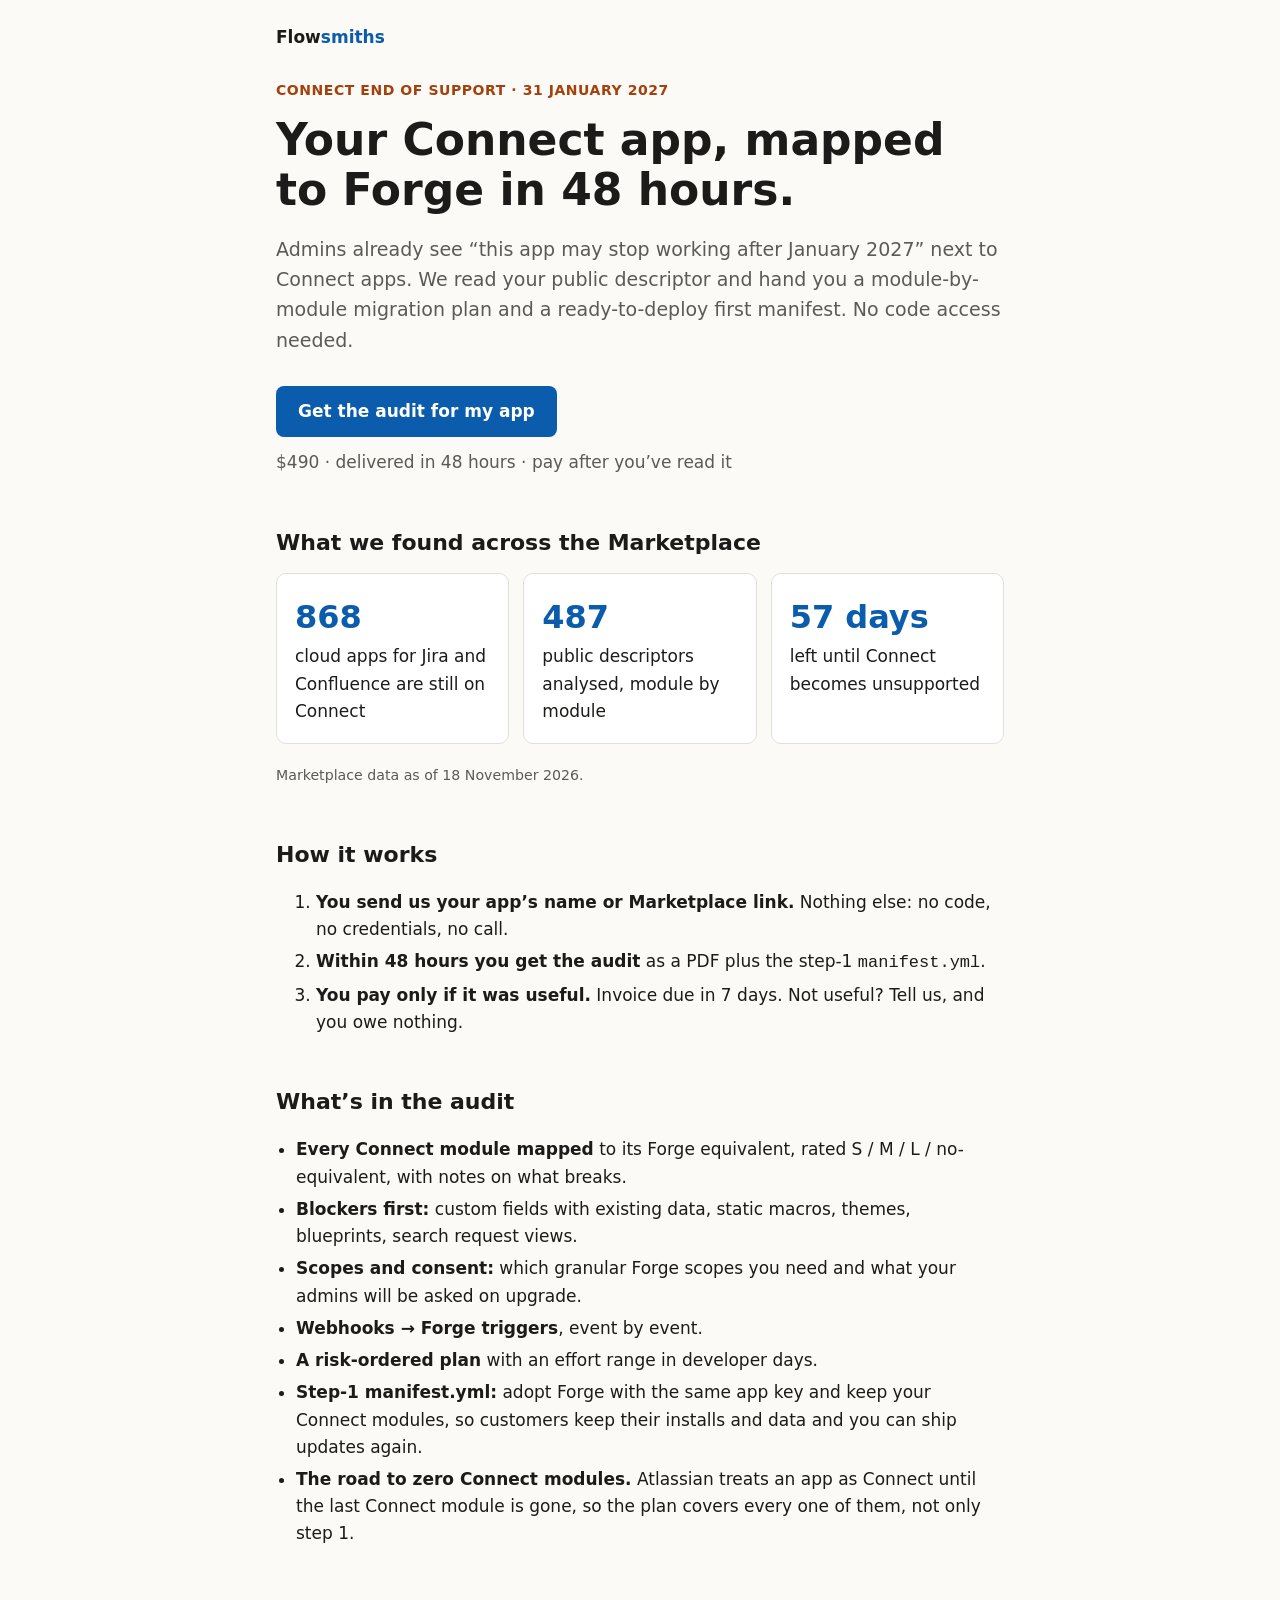
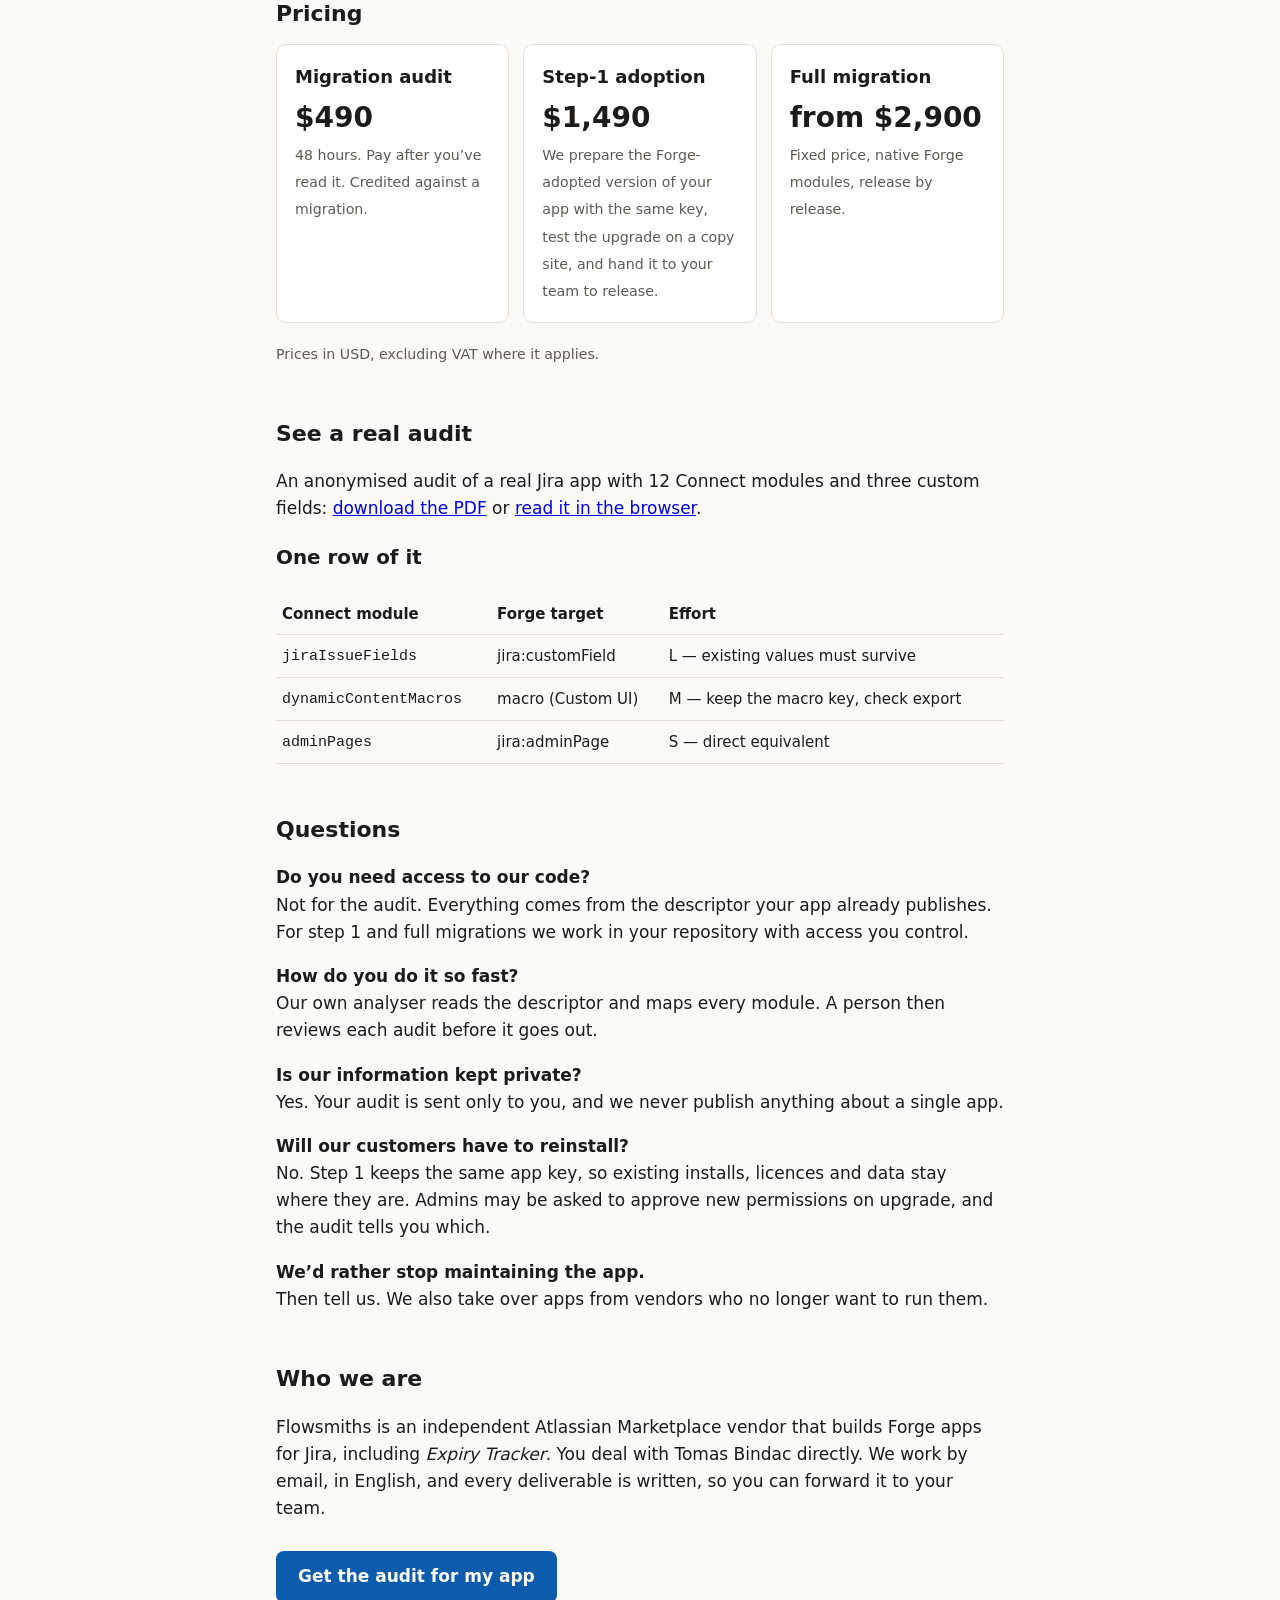
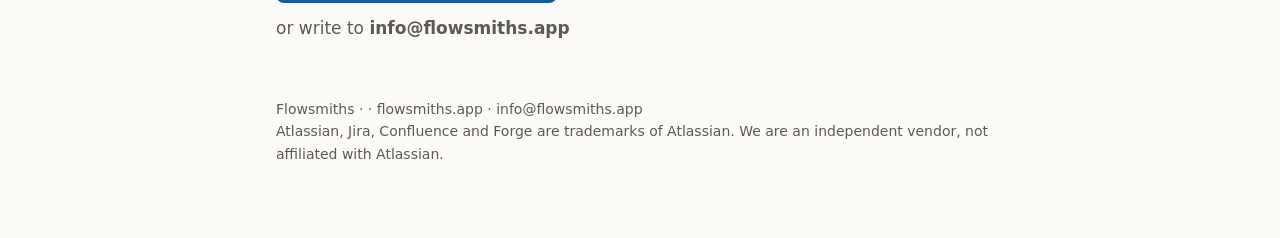
==== forge-migration/index.html @ 4eeda4aa "Forge migration service page and sample audit Co-Authored-By: Claude Opus 5.5 <noreply@anthropic.com" ====
<!doctype html>
<html lang="en">
<head>
<meta charset="utf-8">
<meta name="viewport" content="width=device-width, initial-scale=1">
<title>Forge Migration Audit</title>
<meta name="description" content="Your Connect app mapped to Forge in 48 hours. Module by module, with a ready-to-deploy step-1 manifest. $490, pay after you've read it.">
<meta property="og:title" content="Your Connect app, mapped to Forge in 48 hours">
<meta property="og:description" content="Module-by-module Forge migration audit with a ready-to-deploy step-1 manifest. $490, pay after you've read it.">
<meta property="og:url" content="https://flowsmiths.app/forge-migration/">
<meta property="og:type" content="website">
<style>
:root{--bg:#fbfaf7;--fg:#1c1b19;--muted:#5d5a54;--line:#e4e0d8;--card:#fff;--accent:#0b5cad;--warn:#a4400b}
@media (prefers-color-scheme:dark){:root:not([data-theme="light"]){--bg:#141413;--fg:#ecebe7;--muted:#a9a69e;--line:#2d2c29;--card:#1c1b19;--accent:#6aa9ec;--warn:#f08a4b}}
:root[data-theme="dark"]{--bg:#141413;--fg:#ecebe7;--muted:#a9a69e;--line:#2d2c29;--card:#1c1b19;--accent:#6aa9ec;--warn:#f08a4b}
*{box-sizing:border-box}body{margin:0;background:var(--bg);color:var(--fg);font:17px/1.6 system-ui,-apple-system,"Segoe UI",sans-serif}
main{max-width:760px;margin:0 auto;padding:48px 16px 80px}
.kicker{color:var(--warn);font-weight:600;font-size:14px;letter-spacing:.04em;text-transform:uppercase}
h1{font-size:clamp(30px,6vw,44px);line-height:1.15;margin:.3em 0 .4em}
h2{font-size:22px;margin:2.2em 0 .6em}
p.lead{font-size:19px;color:var(--muted);margin-top:0}
.cta{display:inline-block;background:var(--accent);color:#fff;text-decoration:none;padding:12px 22px;border-radius:8px;font-weight:600;margin:12px 0}
.grid{display:grid;grid-template-columns:repeat(auto-fit,minmax(220px,1fr));gap:14px}
.card{background:var(--card);border:1px solid var(--line);border-radius:10px;padding:18px}
.card b{display:block;font-size:18px;margin-bottom:4px}.price{font-size:28px;font-weight:700}
.stat{font-size:32px;font-weight:700;color:var(--accent)}small,.muted{color:var(--muted)}
ul{padding-left:20px}li{margin:.3em 0}
table{width:100%;border-collapse:collapse;font-size:15px}td,th{border-bottom:1px solid var(--line);padding:8px 6px;text-align:left}
.home{margin:-24px 0 28px}.home a{font-weight:700;font-size:17px;color:var(--fg);text-decoration:none}.home i{color:var(--accent);font-style:normal}
footer{margin-top:56px;color:var(--muted);font-size:14px}
</style>
</head>
<body>
<main>
<nav class="home"><a href="/">Flow<i>smiths</i></a></nav>
<div class="kicker">Connect end of support · 31 January 2027</div>
<h1>Your Connect app, mapped to Forge in 48 hours.</h1>
<p class="lead">Admins already see “this app may stop working after January 2027” next to Connect apps. We read your public descriptor and hand you a module-by-module migration plan and a ready-to-deploy first manifest. No code access needed.</p>
<a class="cta" href="mailto:info@flowsmiths.app?subject=Forge%20migration%20audit&body=App%20name%20or%20Marketplace%20link%3A%20">Get the audit for my app</a>
<div class="muted">$490 · delivered in 48 hours · pay after you’ve read it</div>

<h2>What we found across the Marketplace</h2>
<div class="grid">
  <div class="card"><div class="stat">868</div>cloud apps for Jira and Confluence are still on Connect</div>
  <div class="card"><div class="stat">487</div>public descriptors analysed, module by module</div>
  <div class="card"><div class="stat" id="days">31&nbsp;Jan</div><span id="days-label">is when Connect becomes unsupported</span></div>
</div>
<p class="muted"><small>Marketplace data as of 18 November 2026.</small></p>

<h2>How it works</h2>
<ol>
  <li><b>You send us your app’s name or Marketplace link.</b> Nothing else: no code, no credentials, no call.</li>
  <li><b>Within 48 hours you get the audit</b> as a PDF plus the step-1 <code>manifest.yml</code>.</li>
  <li><b>You pay only if it was useful.</b> Invoice due in 7 days. Not useful? Tell us, and you owe nothing.</li>
</ol>

<h2>What’s in the audit</h2>
<ul>
  <li><b>Every Connect module mapped</b> to its Forge equivalent, rated S / M / L / no-equivalent, with notes on what breaks.</li>
  <li><b>Blockers first:</b> custom fields with existing data, static macros, themes, blueprints, search request views.</li>
  <li><b>Scopes and consent:</b> which granular Forge scopes you need and what your admins will be asked on upgrade.</li>
  <li><b>Webhooks → Forge triggers</b>, event by event.</li>
  <li><b>A risk-ordered plan</b> with an effort range in developer days.</li>
  <li><b>Step-1 manifest.yml:</b> adopt Forge with the same app key and keep your Connect modules, so customers keep their installs and data and you can ship updates again.</li>
  <li><b>The road to zero Connect modules.</b> Atlassian treats an app as Connect until the last Connect module is gone, so the plan covers every one of them, not only step 1.</li>
</ul>

<h2>Pricing</h2>
<div class="grid">
  <div class="card"><b>Migration audit</b><div class="price">$490</div><small>48 hours. Pay after you’ve read it. Credited against a migration.</small></div>
  <div class="card"><b>Step-1 adoption</b><div class="price">$1,490</div><small>We prepare the Forge-adopted version of your app with the same key, test the upgrade on a copy site, and hand it to your team to release.</small></div>
  <div class="card"><b>Full migration</b><div class="price">from $2,900</div><small>Fixed price, native Forge modules, release by release.</small></div>
</div>
<p class="muted"><small>Prices in USD, excluding VAT where it applies.</small></p>

<h2>See a real audit</h2>
<p>An anonymised audit of a real Jira app with 12 Connect modules and three custom fields: <a href="sample-audit.pdf">download the PDF</a> or <a href="sample-audit.html">read it in the browser</a>.</p>
<h3>One row of it</h3>
<table>
  <tr><th>Connect module</th><th>Forge target</th><th>Effort</th></tr>
  <tr><td><code>jiraIssueFields</code></td><td>jira:customField</td><td>L — existing values must survive</td></tr>
  <tr><td><code>dynamicContentMacros</code></td><td>macro (Custom UI)</td><td>M — keep the macro key, check export</td></tr>
  <tr><td><code>adminPages</code></td><td>jira:adminPage</td><td>S — direct equivalent</td></tr>
</table>

<h2>Questions</h2>
<p><b>Do you need access to our code?</b><br>Not for the audit. Everything comes from the descriptor your app already publishes. For step 1 and full migrations we work in your repository with access you control.</p>
<p><b>How do you do it so fast?</b><br>Our own analyser reads the descriptor and maps every module. A person then reviews each audit before it goes out.</p>
<p><b>Is our information kept private?</b><br>Yes. Your audit is sent only to you, and we never publish anything about a single app.</p>
<p><b>Will our customers have to reinstall?</b><br>No. Step 1 keeps the same app key, so existing installs, licences and data stay where they are. Admins may be asked to approve new permissions on upgrade, and the audit tells you which.</p>
<p><b>We’d rather stop maintaining the app.</b><br>Then tell us. We also take over apps from vendors who no longer want to run them.</p>

<h2>Who we are</h2>
<p>Flowsmiths is an independent Atlassian Marketplace vendor that builds Forge apps for Jira, including <i>Expiry Tracker</i>. You deal with Tomas Bindac directly. We work by email, in English, and every deliverable is written, so you can forward it to your team.</p>
<a class="cta" href="mailto:info@flowsmiths.app?subject=Forge%20migration%20audit&body=App%20name%20or%20Marketplace%20link%3A%20">Get the audit for my app</a>
<div class="muted">or write to <b>info@flowsmiths.app</b></div>

<footer>Flowsmiths · <!-- TODO legal name, registered address, company ID --> · flowsmiths.app · info@flowsmiths.app<br>Atlassian, Jira, Confluence and Forge are trademarks of Atlassian. We are an independent vendor, not affiliated with Atlassian.</footer>
<script>
(function(){var d=Math.ceil((new Date("2027-01-31T23:59:59Z")-new Date())/864e5);
if(d>0){document.getElementById("days").textContent=d+" days";document.getElementById("days-label").textContent="left until Connect becomes unsupported";}})();
</script>
</main>
</body>
</html>
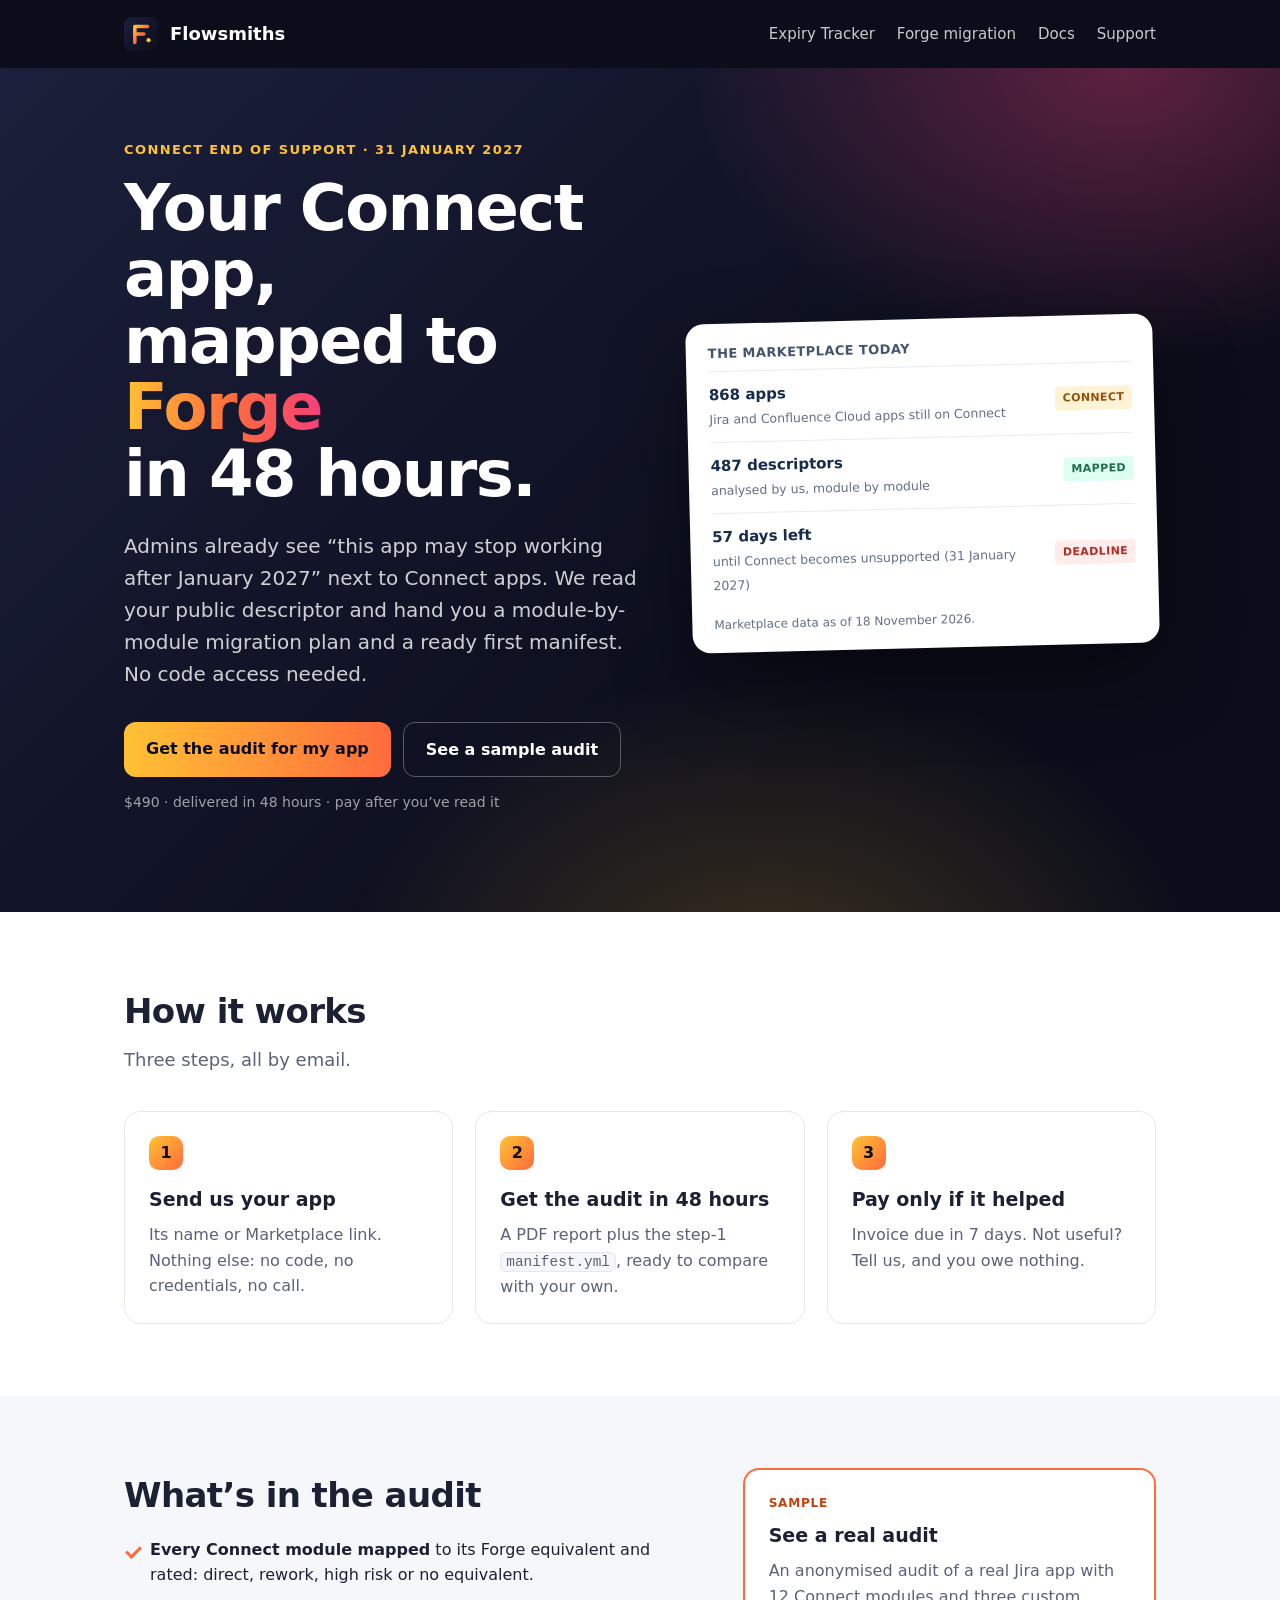
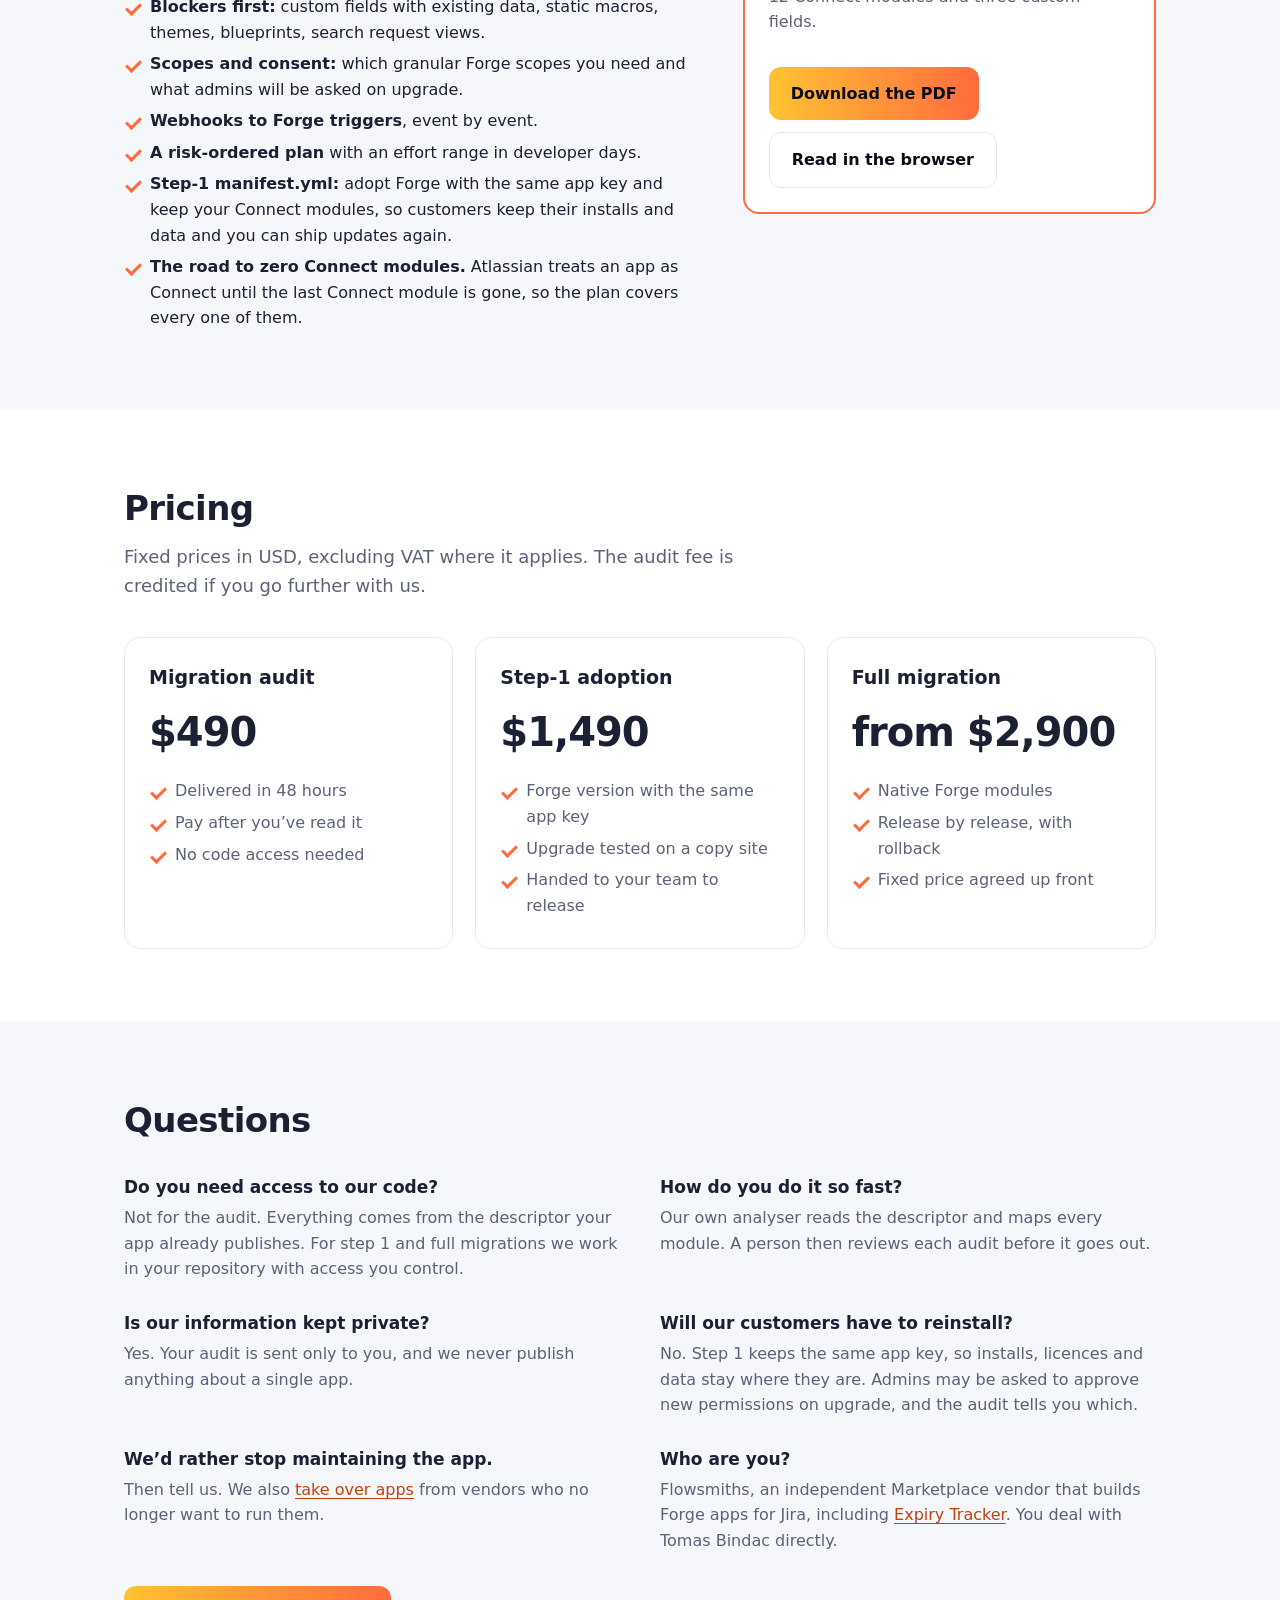
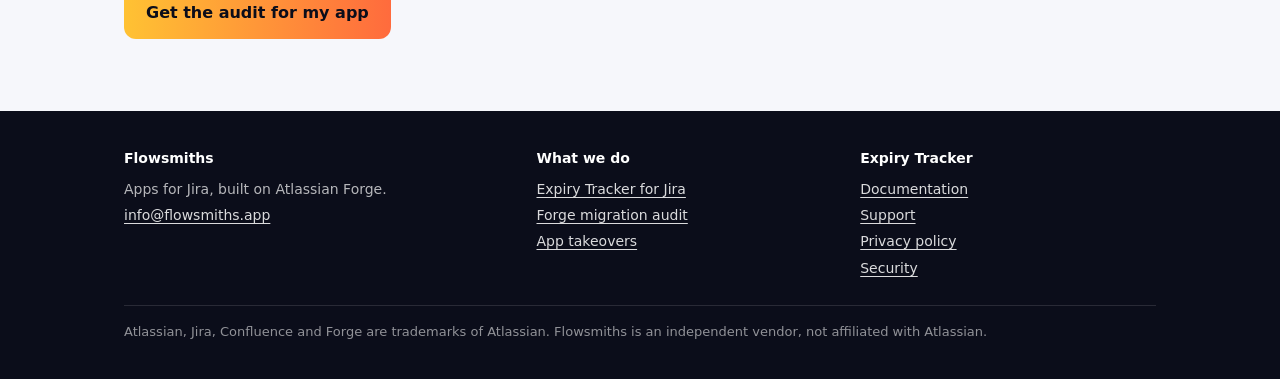
==== commit ab138d67: "Flowsmiths company homepage; Expiry Tracker page moves to /expiry-tracker.html Co-Authored-By: Claud" ====
--- a/forge-migration/index.html
+++ b/forge-migration/index.html
@@ -3,103 +3,104 @@
 <head>
 <meta charset="utf-8">
 <meta name="viewport" content="width=device-width, initial-scale=1">
-<title>Forge Migration Audit</title>
-<meta name="description" content="Your Connect app mapped to Forge in 48 hours. Module by module, with a ready-to-deploy step-1 manifest. $490, pay after you've read it.">
+<title>Forge migration audit for Connect apps | Flowsmiths</title>
+<meta name="description" content="Your Connect app mapped to Forge in 48 hours: module by module, with a ready step-1 manifest. $490, pay after you have read it.">
 <meta property="og:title" content="Your Connect app, mapped to Forge in 48 hours">
-<meta property="og:description" content="Module-by-module Forge migration audit with a ready-to-deploy step-1 manifest. $490, pay after you've read it.">
+<meta property="og:description" content="Module-by-module Forge migration audit with a ready step-1 manifest. $490, pay after you've read it.">
 <meta property="og:url" content="https://flowsmiths.app/forge-migration/">
 <meta property="og:type" content="website">
-<style>
-:root{--bg:#fbfaf7;--fg:#1c1b19;--muted:#5d5a54;--line:#e4e0d8;--card:#fff;--accent:#0b5cad;--warn:#a4400b}
-@media (prefers-color-scheme:dark){:root:not([data-theme="light"]){--bg:#141413;--fg:#ecebe7;--muted:#a9a69e;--line:#2d2c29;--card:#1c1b19;--accent:#6aa9ec;--warn:#f08a4b}}
-:root[data-theme="dark"]{--bg:#141413;--fg:#ecebe7;--muted:#a9a69e;--line:#2d2c29;--card:#1c1b19;--accent:#6aa9ec;--warn:#f08a4b}
-*{box-sizing:border-box}body{margin:0;background:var(--bg);color:var(--fg);font:17px/1.6 system-ui,-apple-system,"Segoe UI",sans-serif}
-main{max-width:760px;margin:0 auto;padding:48px 16px 80px}
-.kicker{color:var(--warn);font-weight:600;font-size:14px;letter-spacing:.04em;text-transform:uppercase}
-h1{font-size:clamp(30px,6vw,44px);line-height:1.15;margin:.3em 0 .4em}
-h2{font-size:22px;margin:2.2em 0 .6em}
-p.lead{font-size:19px;color:var(--muted);margin-top:0}
-.cta{display:inline-block;background:var(--accent);color:#fff;text-decoration:none;padding:12px 22px;border-radius:8px;font-weight:600;margin:12px 0}
-.grid{display:grid;grid-template-columns:repeat(auto-fit,minmax(220px,1fr));gap:14px}
-.card{background:var(--card);border:1px solid var(--line);border-radius:10px;padding:18px}
-.card b{display:block;font-size:18px;margin-bottom:4px}.price{font-size:28px;font-weight:700}
-.stat{font-size:32px;font-weight:700;color:var(--accent)}small,.muted{color:var(--muted)}
-ul{padding-left:20px}li{margin:.3em 0}
-table{width:100%;border-collapse:collapse;font-size:15px}td,th{border-bottom:1px solid var(--line);padding:8px 6px;text-align:left}
-.home{margin:-24px 0 28px}.home a{font-weight:700;font-size:17px;color:var(--fg);text-decoration:none}.home i{color:var(--accent);font-style:normal}
-footer{margin-top:56px;color:var(--muted);font-size:14px}
-</style>
+<link rel="icon" type="image/svg+xml" href="/flowsmiths.svg">
+<link rel="stylesheet" href="/style.css">
 </head>
 <body>
-<main>
-<nav class="home"><a href="/">Flow<i>smiths</i></a></nav>
-<div class="kicker">Connect end of support · 31 January 2027</div>
-<h1>Your Connect app, mapped to Forge in 48 hours.</h1>
-<p class="lead">Admins already see “this app may stop working after January 2027” next to Connect apps. We read your public descriptor and hand you a module-by-module migration plan and a ready-to-deploy first manifest. No code access needed.</p>
-<a class="cta" href="mailto:info@flowsmiths.app?subject=Forge%20migration%20audit&body=App%20name%20or%20Marketplace%20link%3A%20">Get the audit for my app</a>
-<div class="muted">$490 · delivered in 48 hours · pay after you’ve read it</div>
+<header class="top"><div class="wrap">
+  <a class="brand" href="/"><img src="/flowsmiths.svg" alt="">Flowsmiths</a>
+  <nav><a href="/expiry-tracker.html">Expiry Tracker</a><a href="/forge-migration/">Forge migration</a><a href="/docs.html">Docs</a><a href="/support.html">Support</a></nav>
+</div></header>
+<div class="hero"><div class="wrap">
+  <div>
+    <p class="kicker">Connect end of support · 31 January 2027</p>
+    <h1>Your Connect app,<br>mapped to <span class="grad">Forge</span><br>in 48 hours.</h1>
+    <p class="sub">Admins already see “this app may stop working after January 2027” next to Connect apps. We read your public descriptor and hand you a module-by-module migration plan and a ready first manifest. No code access needed.</p>
+    <div class="ctas"><a class="cta" href="mailto:info@flowsmiths.app?subject=Forge%20migration%20audit&amp;body=App%20name%20or%20Marketplace%20link%3A%20">Get the audit for my app</a><a class="cta ghost" href="sample-audit.pdf">See a sample audit</a></div>
+    <p class="note">$490 · delivered in 48 hours · pay after you’ve read it</p>
+  </div>
+  <div class="panel" aria-label="Marketplace numbers">
+    <h2>THE MARKETPLACE TODAY</h2>
+    <div class="row"><div><b>868 apps</b><small>Jira and Confluence Cloud apps still on Connect</small></div><span class="days"></span><span class="loz warn">Connect</span></div>
+    <div class="row"><div><b>487 descriptors</b><small>analysed by us, module by module</small></div><span class="days"></span><span class="loz ok">Mapped</span></div>
+    <div class="row"><div><b id="days">31 January 2027</b><small id="days-label">Connect becomes unsupported</small></div><span class="days"></span><span class="loz crit">Deadline</span></div>
+    <p class="small">Marketplace data as of 18 November 2026.</p>
+  </div>
+</div></div>
 
-<h2>What we found across the Marketplace</h2>
-<div class="grid">
-  <div class="card"><div class="stat">868</div>cloud apps for Jira and Confluence are still on Connect</div>
-  <div class="card"><div class="stat">487</div>public descriptors analysed, module by module</div>
-  <div class="card"><div class="stat" id="days">31&nbsp;Jan</div><span id="days-label">is when Connect becomes unsupported</span></div>
-</div>
-<p class="muted"><small>Marketplace data as of 18 November 2026.</small></p>
+<section><div class="wrap">
+  <h2 class="sec">How it works</h2>
+  <p class="lead">Three steps, all by email.</p>
+  <div class="grid3">
+    <div class="card"><span class="num">1</span><h3>Send us your app</h3><p>Its name or Marketplace link. Nothing else: no code, no credentials, no call.</p></div>
+    <div class="card"><span class="num">2</span><h3>Get the audit in 48 hours</h3><p>A PDF report plus the step-1 <code>manifest.yml</code>, ready to compare with your own.</p></div>
+    <div class="card"><span class="num">3</span><h3>Pay only if it helped</h3><p>Invoice due in 7 days. Not useful? Tell us, and you owe nothing.</p></div>
+  </div>
+</div></section>
 
-<h2>How it works</h2>
-<ol>
-  <li><b>You send us your app’s name or Marketplace link.</b> Nothing else: no code, no credentials, no call.</li>
-  <li><b>Within 48 hours you get the audit</b> as a PDF plus the step-1 <code>manifest.yml</code>.</li>
-  <li><b>You pay only if it was useful.</b> Invoice due in 7 days. Not useful? Tell us, and you owe nothing.</li>
-</ol>
+<section class="soft"><div class="wrap split">
+  <div>
+    <h2 class="sec">What’s in the audit</h2>
+    <ul class="ticks">
+      <li><b>Every Connect module mapped</b> to its Forge equivalent and rated: direct, rework, high risk or no equivalent.</li>
+      <li><b>Blockers first:</b> custom fields with existing data, static macros, themes, blueprints, search request views.</li>
+      <li><b>Scopes and consent:</b> which granular Forge scopes you need and what admins will be asked on upgrade.</li>
+      <li><b>Webhooks to Forge triggers</b>, event by event.</li>
+      <li><b>A risk-ordered plan</b> with an effort range in developer days.</li>
+      <li><b>Step-1 manifest.yml:</b> adopt Forge with the same app key and keep your Connect modules, so customers keep their installs and data and you can ship updates again.</li>
+      <li><b>The road to zero Connect modules.</b> Atlassian treats an app as Connect until the last Connect module is gone, so the plan covers every one of them.</li>
+    </ul>
+  </div>
+  <div class="card sample">
+    <p class="tag">Sample</p>
+    <h3>See a real audit</h3>
+    <p>An anonymised audit of a real Jira app with 12 Connect modules and three custom fields.</p>
+    <div class="ctas"><a class="cta" href="sample-audit.pdf">Download the PDF</a><a class="cta ghost dark" href="sample-audit.html">Read in the browser</a></div>
+  </div>
+</div></section>
 
-<h2>What’s in the audit</h2>
-<ul>
-  <li><b>Every Connect module mapped</b> to its Forge equivalent, rated S / M / L / no-equivalent, with notes on what breaks.</li>
-  <li><b>Blockers first:</b> custom fields with existing data, static macros, themes, blueprints, search request views.</li>
-  <li><b>Scopes and consent:</b> which granular Forge scopes you need and what your admins will be asked on upgrade.</li>
-  <li><b>Webhooks → Forge triggers</b>, event by event.</li>
-  <li><b>A risk-ordered plan</b> with an effort range in developer days.</li>
-  <li><b>Step-1 manifest.yml:</b> adopt Forge with the same app key and keep your Connect modules, so customers keep their installs and data and you can ship updates again.</li>
-  <li><b>The road to zero Connect modules.</b> Atlassian treats an app as Connect until the last Connect module is gone, so the plan covers every one of them, not only step 1.</li>
-</ul>
+<section><div class="wrap">
+  <h2 class="sec">Pricing</h2>
+  <p class="lead">Fixed prices in USD, excluding VAT where it applies. The audit fee is credited if you go further with us.</p>
+  <div class="grid3">
+    <div class="card"><h3>Migration audit</h3><div class="big">$490</div><ul class="ticks"><li>Delivered in 48 hours</li><li>Pay after you’ve read it</li><li>No code access needed</li></ul></div>
+    <div class="card"><h3>Step-1 adoption</h3><div class="big">$1,490</div><ul class="ticks"><li>Forge version with the same app key</li><li>Upgrade tested on a copy site</li><li>Handed to your team to release</li></ul></div>
+    <div class="card"><h3>Full migration</h3><div class="big">from $2,900</div><ul class="ticks"><li>Native Forge modules</li><li>Release by release, with rollback</li><li>Fixed price agreed up front</li></ul></div>
+  </div>
+</div></section>
 
-<h2>Pricing</h2>
-<div class="grid">
-  <div class="card"><b>Migration audit</b><div class="price">$490</div><small>48 hours. Pay after you’ve read it. Credited against a migration.</small></div>
-  <div class="card"><b>Step-1 adoption</b><div class="price">$1,490</div><small>We prepare the Forge-adopted version of your app with the same key, test the upgrade on a copy site, and hand it to your team to release.</small></div>
-  <div class="card"><b>Full migration</b><div class="price">from $2,900</div><small>Fixed price, native Forge modules, release by release.</small></div>
-</div>
-<p class="muted"><small>Prices in USD, excluding VAT where it applies.</small></p>
+<section class="soft"><div class="wrap">
+  <h2 class="sec">Questions</h2>
+  <div class="faq">
+    <div><h3>Do you need access to our code?</h3><p>Not for the audit. Everything comes from the descriptor your app already publishes. For step 1 and full migrations we work in your repository with access you control.</p></div>
+    <div><h3>How do you do it so fast?</h3><p>Our own analyser reads the descriptor and maps every module. A person then reviews each audit before it goes out.</p></div>
+    <div><h3>Is our information kept private?</h3><p>Yes. Your audit is sent only to you, and we never publish anything about a single app.</p></div>
+    <div><h3>Will our customers have to reinstall?</h3><p>No. Step 1 keeps the same app key, so installs, licences and data stay where they are. Admins may be asked to approve new permissions on upgrade, and the audit tells you which.</p></div>
+    <div><h3>We’d rather stop maintaining the app.</h3><p>Then tell us. We also <a href="/#takeover">take over apps</a> from vendors who no longer want to run them.</p></div>
+    <div><h3>Who are you?</h3><p>Flowsmiths, an independent Marketplace vendor that builds Forge apps for Jira, including <a href="/expiry-tracker.html">Expiry Tracker</a>. You deal with Tomas Bindac directly.</p></div>
+  </div>
+  <div class="ctas"><a class="cta" href="mailto:info@flowsmiths.app?subject=Forge%20migration%20audit&amp;body=App%20name%20or%20Marketplace%20link%3A%20">Get the audit for my app</a></div>
+</div></section>
+<script>
+(function () {
+  var d = Math.ceil((new Date('2027-01-31T23:59:59Z') - new Date()) / 864e5);
+  if (d > 0) { document.getElementById('days').textContent = d + ' days left'; document.getElementById('days-label').textContent = 'until Connect becomes unsupported (31 January 2027)'; }
+})();
+</script>
 
-<h2>See a real audit</h2>
-<p>An anonymised audit of a real Jira app with 12 Connect modules and three custom fields: <a href="sample-audit.pdf">download the PDF</a> or <a href="sample-audit.html">read it in the browser</a>.</p>
-<h3>One row of it</h3>
-<table>
-  <tr><th>Connect module</th><th>Forge target</th><th>Effort</th></tr>
-  <tr><td><code>jiraIssueFields</code></td><td>jira:customField</td><td>L — existing values must survive</td></tr>
-  <tr><td><code>dynamicContentMacros</code></td><td>macro (Custom UI)</td><td>M — keep the macro key, check export</td></tr>
-  <tr><td><code>adminPages</code></td><td>jira:adminPage</td><td>S — direct equivalent</td></tr>
-</table>
-
-<h2>Questions</h2>
-<p><b>Do you need access to our code?</b><br>Not for the audit. Everything comes from the descriptor your app already publishes. For step 1 and full migrations we work in your repository with access you control.</p>
-<p><b>How do you do it so fast?</b><br>Our own analyser reads the descriptor and maps every module. A person then reviews each audit before it goes out.</p>
-<p><b>Is our information kept private?</b><br>Yes. Your audit is sent only to you, and we never publish anything about a single app.</p>
-<p><b>Will our customers have to reinstall?</b><br>No. Step 1 keeps the same app key, so existing installs, licences and data stay where they are. Admins may be asked to approve new permissions on upgrade, and the audit tells you which.</p>
-<p><b>We’d rather stop maintaining the app.</b><br>Then tell us. We also take over apps from vendors who no longer want to run them.</p>
-
-<h2>Who we are</h2>
-<p>Flowsmiths is an independent Atlassian Marketplace vendor that builds Forge apps for Jira, including <i>Expiry Tracker</i>. You deal with Tomas Bindac directly. We work by email, in English, and every deliverable is written, so you can forward it to your team.</p>
-<a class="cta" href="mailto:info@flowsmiths.app?subject=Forge%20migration%20audit&body=App%20name%20or%20Marketplace%20link%3A%20">Get the audit for my app</a>
-<div class="muted">or write to <b>info@flowsmiths.app</b></div>
-
-<footer>Flowsmiths · <!-- TODO legal name, registered address, company ID --> · flowsmiths.app · info@flowsmiths.app<br>Atlassian, Jira, Confluence and Forge are trademarks of Atlassian. We are an independent vendor, not affiliated with Atlassian.</footer>
-<script>
-(function(){var d=Math.ceil((new Date("2027-01-31T23:59:59Z")-new Date())/864e5);
-if(d>0){document.getElementById("days").textContent=d+" days";document.getElementById("days-label").textContent="left until Connect becomes unsupported";}})();
-</script>
-</main>
+<footer><div class="wrap">
+  <div class="fcols">
+    <div><b>Flowsmiths</b><p>Apps for Jira, built on Atlassian Forge.<br><a href="mailto:info@flowsmiths.app">info@flowsmiths.app</a></p></div>
+    <div><b>What we do</b><a href="/expiry-tracker.html">Expiry Tracker for Jira</a><a href="/forge-migration/">Forge migration audit</a><a href="/#takeover">App takeovers</a></div>
+    <div><b>Expiry Tracker</b><a href="/docs.html">Documentation</a><a href="/support.html">Support</a><a href="/privacy.html">Privacy policy</a><a href="/security.html">Security</a></div>
+  </div>
+  <p class="legal"><!-- TODO: legal name, registered address, company ID -->Atlassian, Jira, Confluence and Forge are trademarks of Atlassian. Flowsmiths is an independent vendor, not affiliated with Atlassian.</p>
+</div></footer>
 </body>
 </html>
--- a/style.css
+++ b/style.css
@@ -0,0 +1,92 @@
+:root {
+  --ink: #0B0D1A; --ink-2: #1B1F3B; --text: #1C2033; --muted: #5B6178; --line: #E6E8F0; --bg: #FFFFFF; --soft: #F6F7FB;
+  --a1: #FFC233; --a2: #FF6B3D; --a3: #F43F7A;
+}
+* { box-sizing: border-box; }
+html { scroll-behavior: smooth; }
+body { margin: 0; font-family: "Inter", "Segoe UI", system-ui, -apple-system, "Helvetica Neue", Arial, sans-serif; color: var(--text); background: var(--bg); line-height: 1.6; -webkit-font-smoothing: antialiased; }
+a { color: #C2410C; text-decoration-thickness: 1px; text-underline-offset: 3px; }
+.wrap { max-width: 1080px; margin: 0 auto; padding: 0 24px; }
+header.top { background: var(--ink); color: #fff; }
+header.top .wrap { display: flex; align-items: center; justify-content: space-between; height: 68px; }
+.brand { display: flex; align-items: center; gap: 12px; color: #fff; text-decoration: none; font-weight: 700; font-size: 18px; }
+.brand img { width: 34px; height: 34px; }
+nav a { color: rgba(255,255,255,.78); text-decoration: none; margin-left: 22px; font-size: 15px; white-space: nowrap; }
+nav a:hover { color: #fff; }
+.hero { color: #fff; background:
+  radial-gradient(620px 420px at 88% 0%, rgba(244,63,122,.34), transparent 70%),
+  radial-gradient(620px 460px at 60% 110%, rgba(255,194,51,.20), transparent 70%),
+  linear-gradient(135deg, var(--ink-2) 0%, var(--ink) 70%); }
+.hero .wrap { display: grid; grid-template-columns: 1.05fr .95fr; gap: 48px; align-items: center; padding-top: 72px; padding-bottom: 84px; }
+.hero h1 { font-size: clamp(40px, 6vw, 64px); line-height: 1.04; letter-spacing: -1.6px; margin: 0; font-weight: 800; }
+.grad { background: linear-gradient(90deg, var(--a1), var(--a2) 55%, var(--a3)); -webkit-background-clip: text; background-clip: text; color: transparent; }
+.hero p.sub { font-size: 20px; color: rgba(255,255,255,.8); max-width: 520px; margin: 22px 0 0; }
+.chips { display: flex; flex-wrap: wrap; gap: 10px; margin-top: 26px; }
+.chip { font-size: 14px; font-weight: 600; padding: 7px 13px; border-radius: 999px; background: rgba(255,255,255,.09); border: 1px solid rgba(255,255,255,.16); }
+.ctas { display: flex; flex-wrap: wrap; gap: 12px; margin-top: 32px; }
+.cta { display: inline-block; padding: 14px 22px; border-radius: 12px; font-weight: 700; color: var(--ink); text-decoration: none; background: linear-gradient(90deg, var(--a1), var(--a2)); }
+.cta.ghost { background: none; color: #fff; border: 1px solid rgba(255,255,255,.3); }
+.note { margin-top: 14px; font-size: 14px; color: rgba(255,255,255,.6); }
+.panel { background: #fff; color: #172B4D; border-radius: 18px; box-shadow: 0 30px 80px rgba(0,0,0,.45); padding: 20px 22px 12px; transform: rotate(-1.4deg); }
+.panel h2 { font-size: 13px; letter-spacing: .4px; color: #44546F; margin: 0 0 6px; }
+.row { display: grid; grid-template-columns: 1fr auto auto; gap: 14px; align-items: center; padding: 11px 0; border-top: 1px solid #EBECF0; font-size: 15px; }
+.row b { display: block; font-weight: 650; }
+.row small { color: #626F86; }
+.days { color: #44546F; font-size: 14px; font-variant-numeric: tabular-nums; }
+.loz { font-size: 11px; font-weight: 800; letter-spacing: .4px; padding: 3px 8px; border-radius: 4px; text-transform: uppercase; }
+.crit { background: #FFECEB; color: #AE2E24; } .warn { background: #FFF3D6; color: #974F0C; } .ok { background: #DCFFF1; color: #216E4E; }
+section { padding: 72px 0; }
+section.soft { background: var(--soft); }
+h2.sec { font-size: 34px; letter-spacing: -.6px; margin: 0 0 8px; }
+p.lead { color: var(--muted); font-size: 18px; margin: 0 0 36px; max-width: 680px; }
+.grid3 { display: grid; grid-template-columns: repeat(3, 1fr); gap: 22px; }
+.card { background: #fff; border: 1px solid var(--line); border-radius: 16px; padding: 24px; }
+.card h3 { margin: 0 0 8px; font-size: 19px; }
+.card p { margin: 0; color: var(--muted); }
+.num { display: inline-flex; width: 34px; height: 34px; border-radius: 10px; align-items: center; justify-content: center; font-weight: 800; color: var(--ink); background: linear-gradient(135deg, var(--a1), var(--a2)); margin-bottom: 14px; }
+.price { display: grid; grid-template-columns: 1fr 1fr; gap: 22px; }
+.price .big { font-size: 40px; font-weight: 800; letter-spacing: -1px; }
+ul.ticks { list-style: none; padding: 0; margin: 14px 0 0; }
+ul.ticks li { padding-left: 26px; position: relative; margin: 6px 0; color: var(--muted); }
+ul.ticks li::before { content: ""; position: absolute; left: 2px; top: 9px; width: 12px; height: 6px; border-left: 3px solid var(--a2); border-bottom: 3px solid var(--a2); transform: rotate(-45deg); }
+footer { background: var(--ink); color: rgba(255,255,255,.7); padding: 36px 0; font-size: 14px; }
+footer a { color: rgba(255,255,255,.85); margin-right: 18px; }
+article.doc { max-width: 780px; margin: 0 auto; padding: 56px 24px 80px; }
+article.doc h1 { font-size: 38px; letter-spacing: -.8px; line-height: 1.15; margin: 0 0 20px; }
+article.doc h2 { font-size: 24px; margin: 40px 0 10px; }
+article.doc h3 { font-size: 18px; margin: 28px 0 8px; }
+article.doc table { border-collapse: collapse; width: 100%; margin: 16px 0; font-size: 15px; }
+article.doc th, article.doc td { border: 1px solid var(--line); padding: 9px 12px; text-align: left; vertical-align: top; }
+article.doc th { background: var(--soft); }
+article.doc pre { background: var(--ink); color: #E8EAF6; padding: 16px 18px; border-radius: 12px; overflow-x: auto; font-size: 14px; line-height: 1.5; }
+article.doc code { font-family: ui-monospace, "Cascadia Code", Consolas, monospace; font-size: .92em; }
+article.doc :not(pre) > code { background: var(--soft); border: 1px solid var(--line); border-radius: 6px; padding: 1px 5px; }
+footer .fcols { display: grid; grid-template-columns: 1.3fr 1fr 1fr; gap: 28px; margin-bottom: 22px; }
+footer .fcols b { display: block; color: #fff; margin-bottom: 8px; }
+footer .fcols a { display: block; margin: 4px 0; }
+footer .fcols p { margin: 0; }
+footer .legal { margin: 0; font-size: 13px; color: rgba(255,255,255,.55); border-top: 1px solid rgba(255,255,255,.12); padding-top: 16px; }
+.kicker { margin: 0 0 14px; font-size: 13px; font-weight: 700; letter-spacing: 1.4px; text-transform: uppercase; color: var(--a1); }
+.panel .small { font-size: 12px; color: #626F86; margin: 8px 0 6px; }
+.card.hub { display: flex; flex-direction: column; }
+.card.hub p:not(.tag) { flex: 1; }
+.tag { margin: 0 0 6px !important; font-size: 12px; font-weight: 700; letter-spacing: .8px; text-transform: uppercase; color: #C2410C !important; }
+.more { display: inline-block; margin-top: 18px; font-weight: 700; text-decoration: none; }
+.big { font-size: 40px; font-weight: 800; letter-spacing: -1px; }
+section code { font-family: ui-monospace, "Cascadia Code", Consolas, monospace; font-size: .9em; background: var(--soft); border: 1px solid var(--line); border-radius: 6px; padding: 1px 5px; }
+.split { display: grid; grid-template-columns: 1.4fr 1fr; gap: 40px; align-items: start; }
+.split ul.ticks li { color: var(--text); }
+.card.sample { border: 2px solid var(--a2); }
+.cta.ghost.dark { color: var(--ink); border-color: var(--line); }
+.faq { display: grid; grid-template-columns: 1fr 1fr; gap: 10px 40px; margin-bottom: 28px; }
+.faq h3 { font-size: 17px; margin: 18px 0 4px; }
+.faq p { margin: 0; color: var(--muted); }
+@media (max-width: 860px) {
+  .split, .faq, footer .fcols { grid-template-columns: 1fr; gap: 20px; }
+  header.top .wrap { flex-wrap: wrap; height: auto; padding-top: 14px; padding-bottom: 14px; gap: 8px; }
+  header.top nav a { margin: 0 16px 0 0; }
+  .hero .wrap { grid-template-columns: 1fr; padding-top: 48px; padding-bottom: 56px; }
+  .grid3, .price { grid-template-columns: 1fr; }
+  nav a { margin-left: 14px; font-size: 14px; }
+
+}
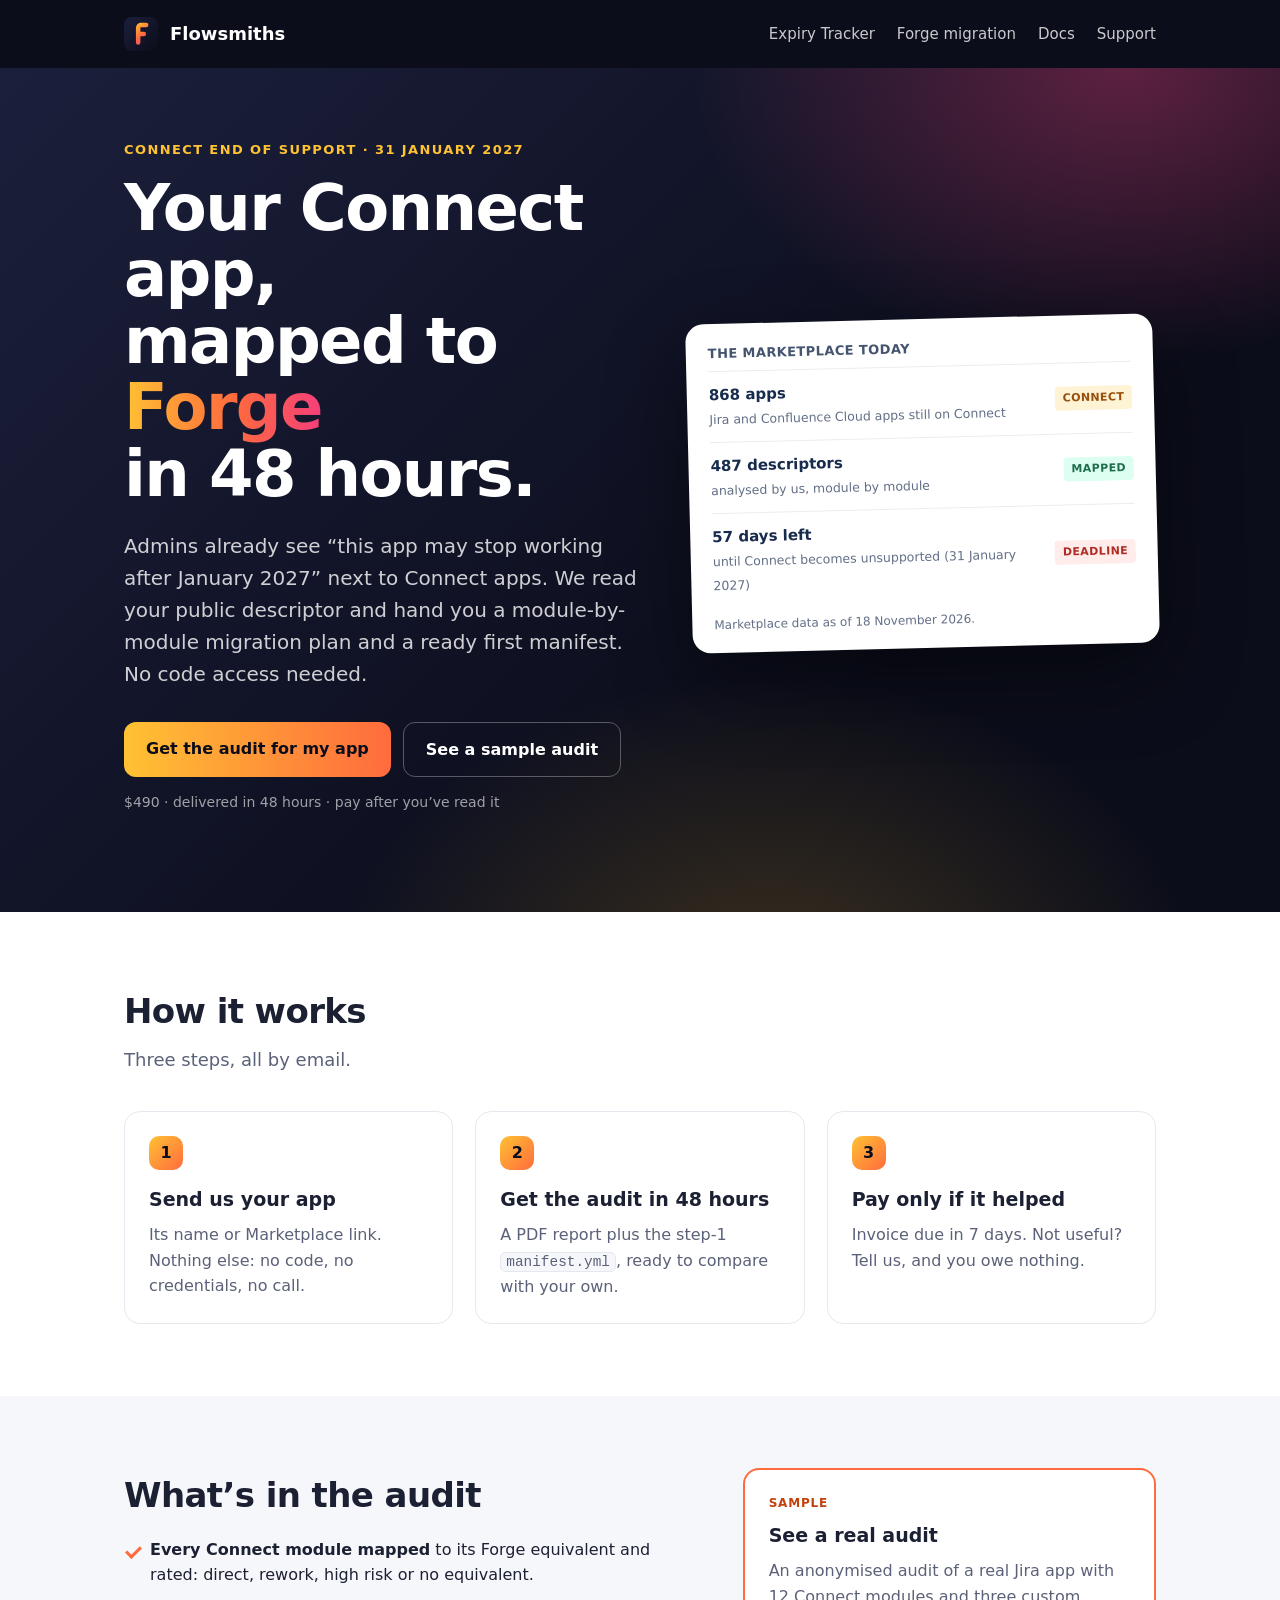
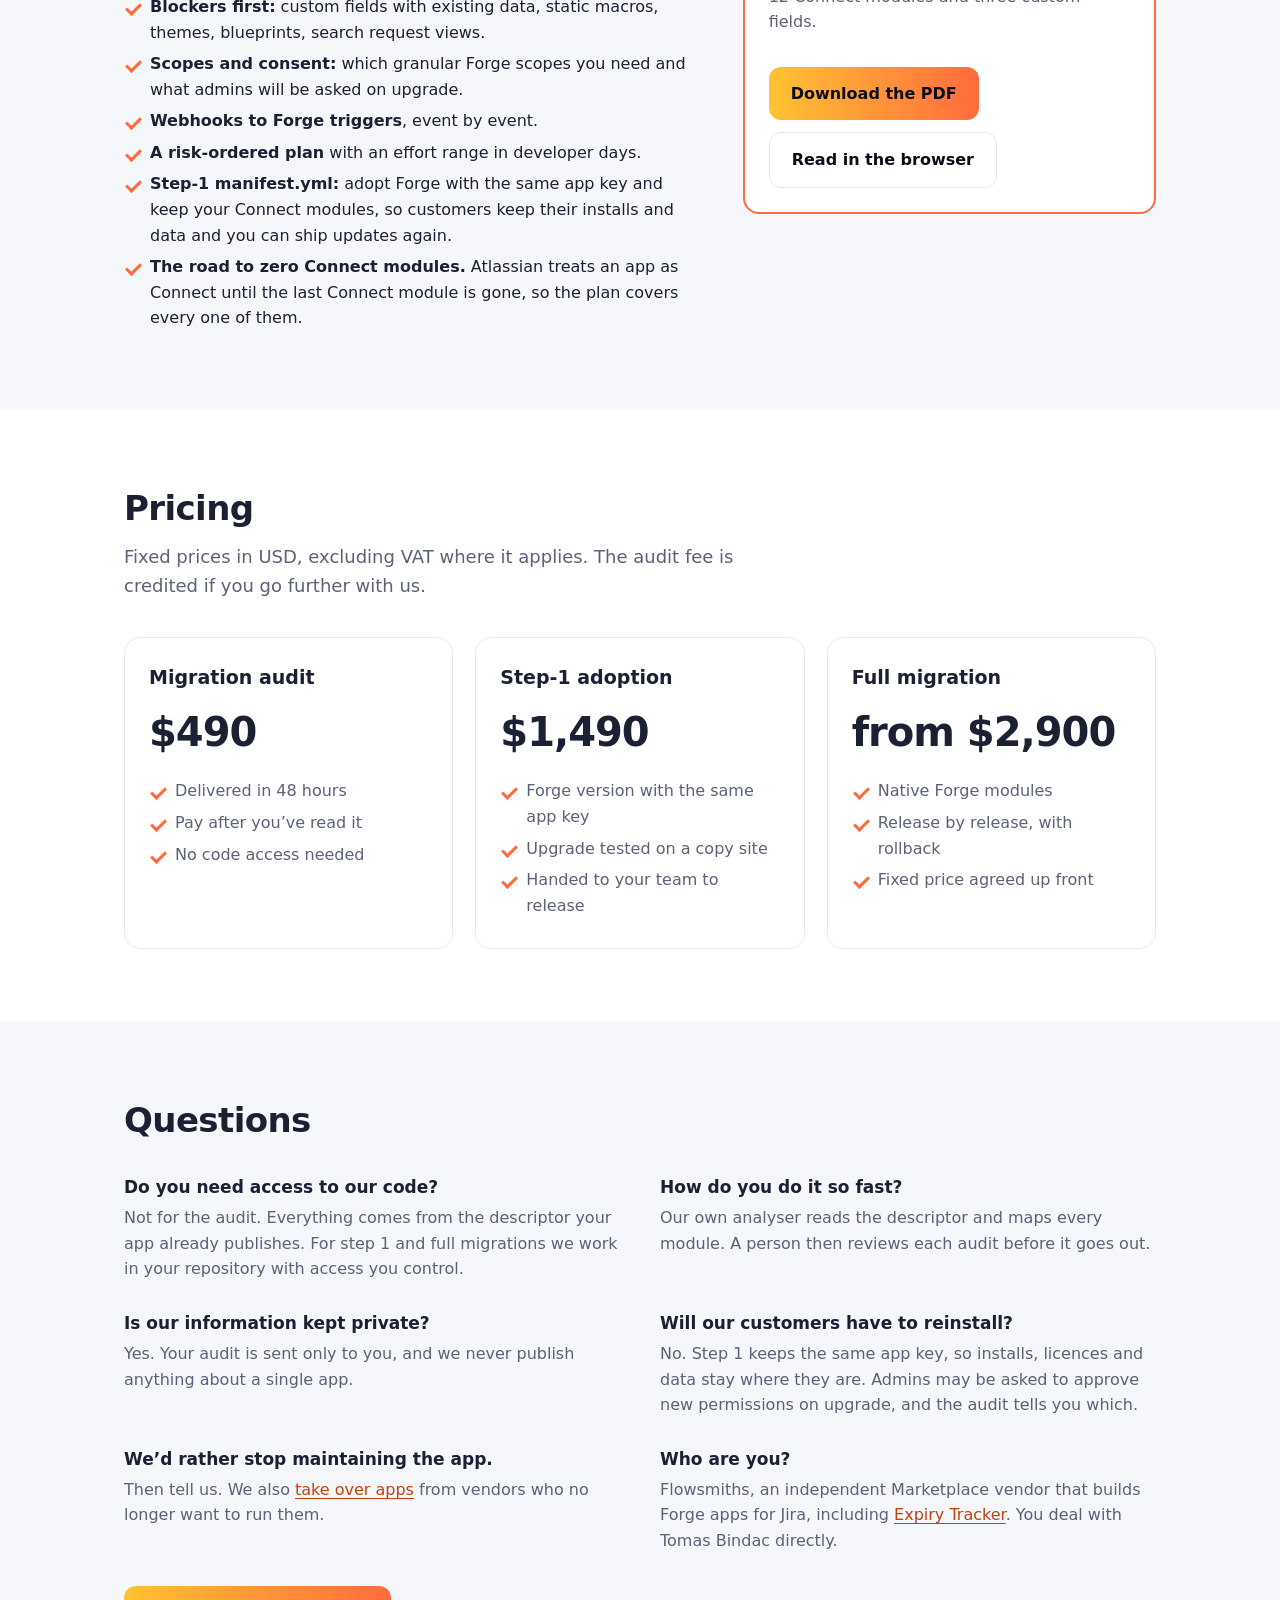
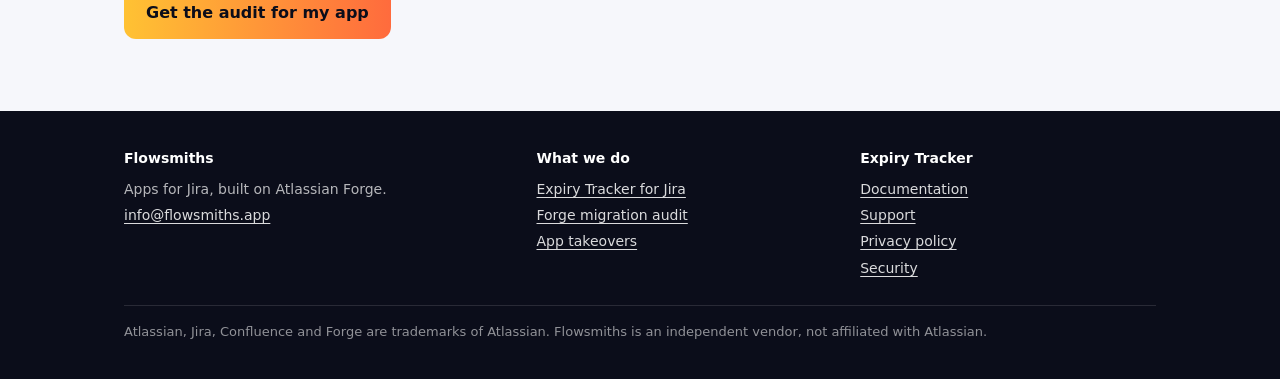
==== commit 2ce5ab76: "Favicons: ICO, PNG and Apple touch icon, versioned URLs Co-Authored-By: Claude Opus 5.5 <noreply@ant" ====
--- a/forge-migration/index.html
+++ b/forge-migration/index.html
@@ -9,7 +9,10 @@
 <meta property="og:description" content="Module-by-module Forge migration audit with a ready step-1 manifest. $490, pay after you've read it.">
 <meta property="og:url" content="https://flowsmiths.app/forge-migration/">
 <meta property="og:type" content="website">
-<link rel="icon" type="image/svg+xml" href="/flowsmiths.svg">
+<link rel="icon" href="/favicon.ico?v=2" sizes="48x48">
+<link rel="icon" type="image/svg+xml" href="/flowsmiths.svg?v=2">
+<link rel="icon" type="image/png" sizes="32x32" href="/favicon-32.png?v=2">
+<link rel="apple-touch-icon" href="/apple-touch-icon.png?v=2">
 <link rel="stylesheet" href="/style.css">
 </head>
 <body>
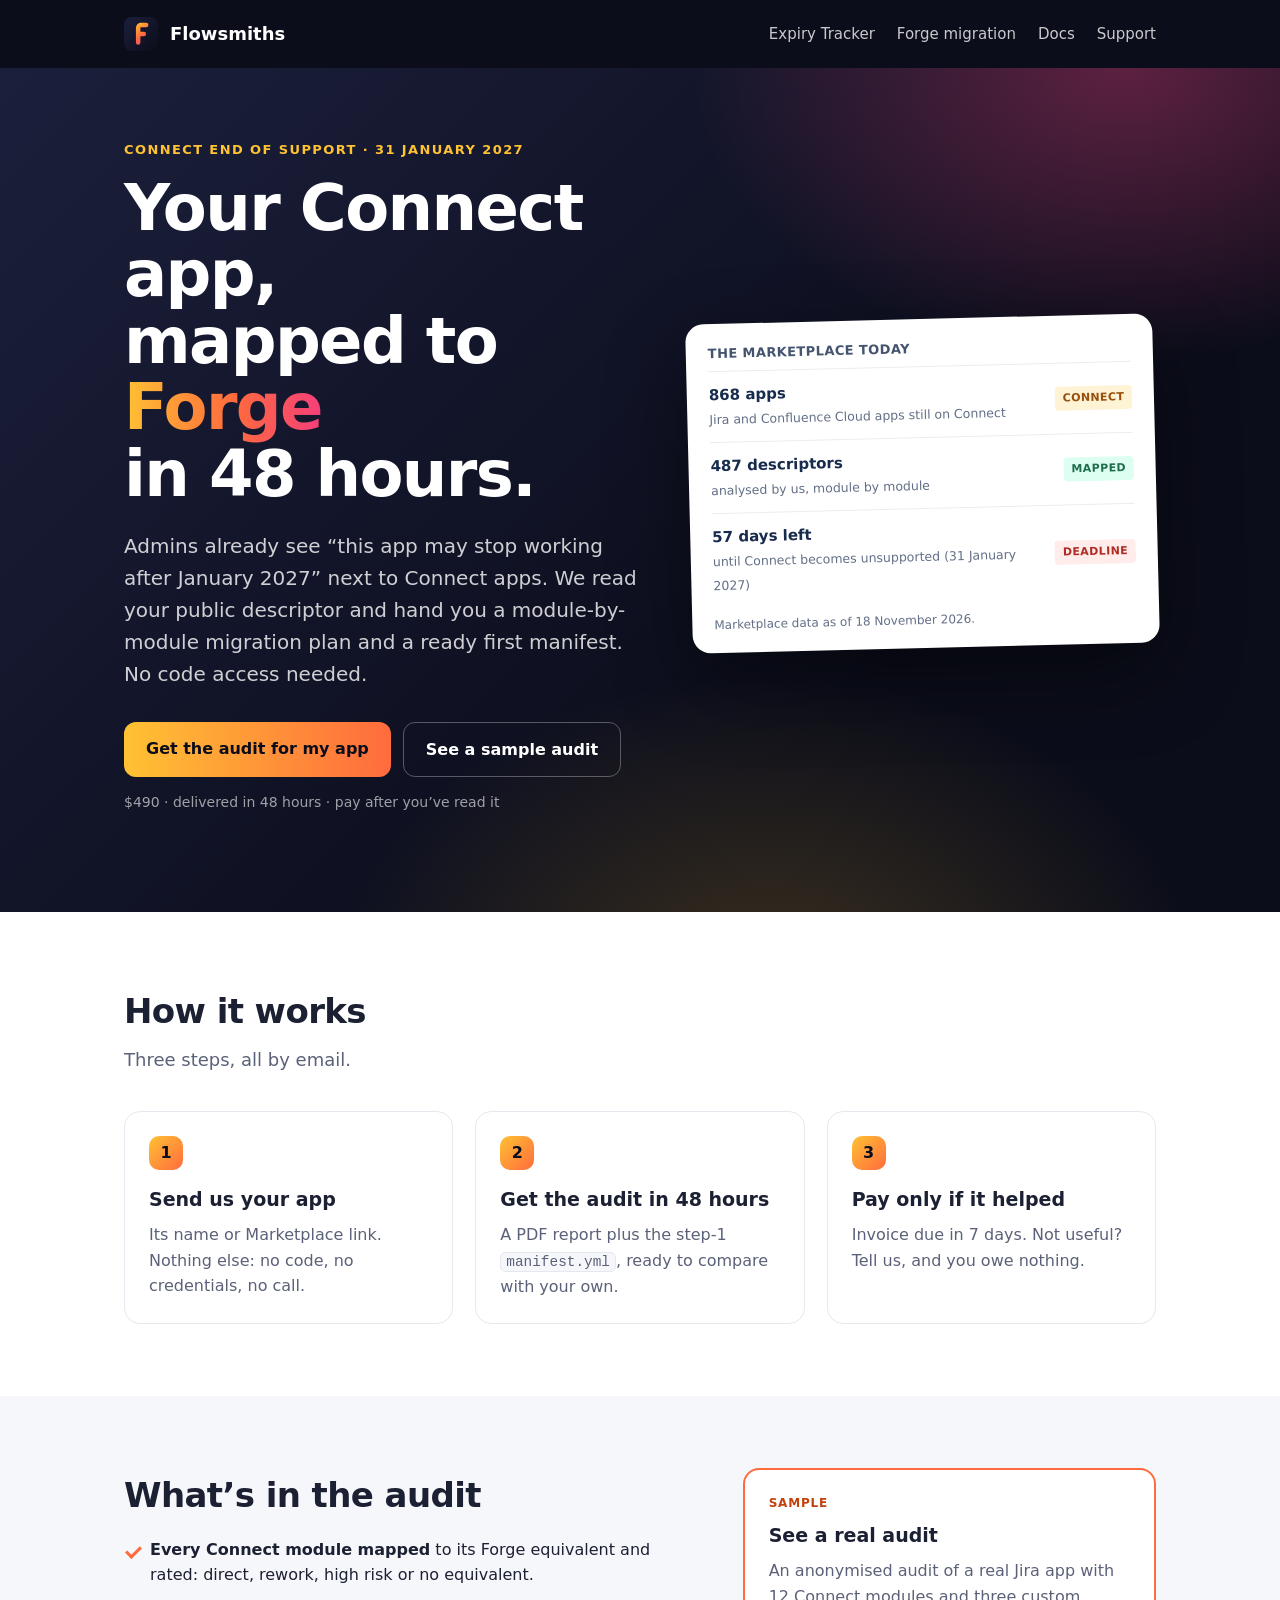
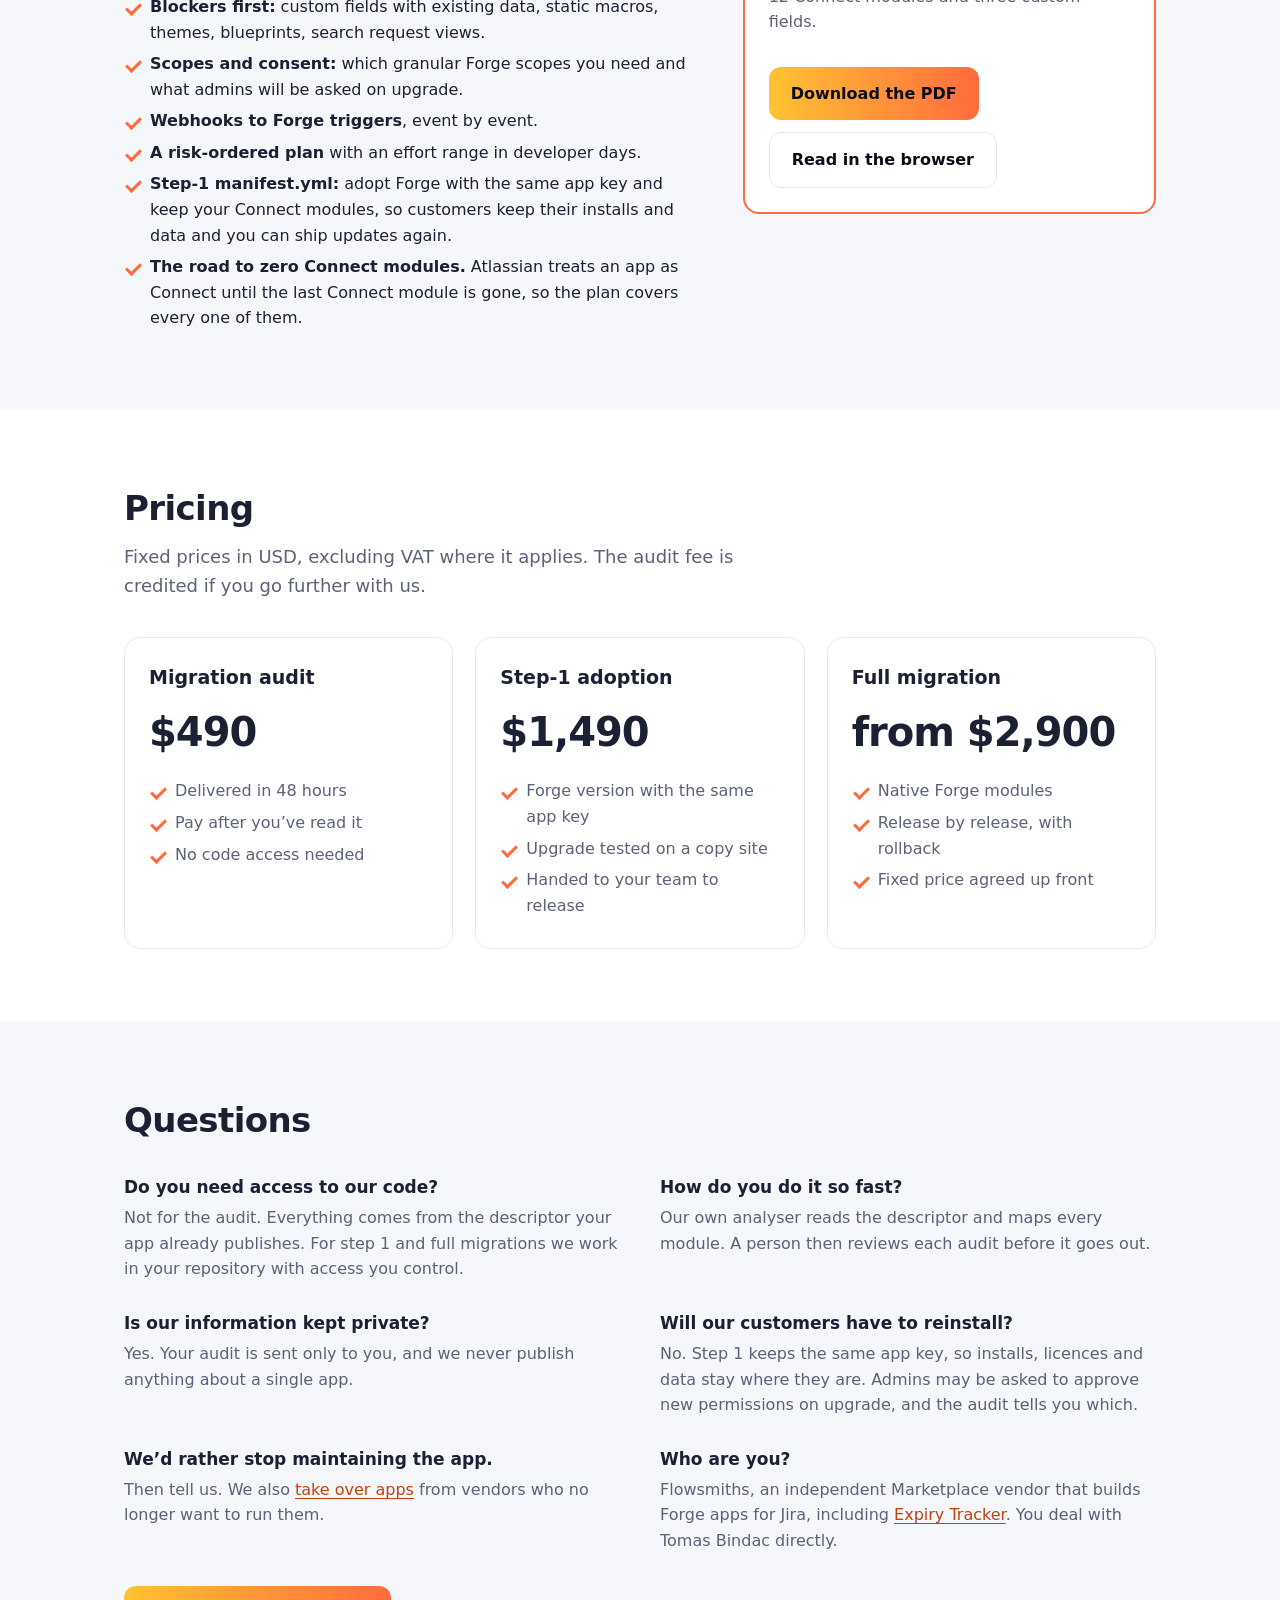
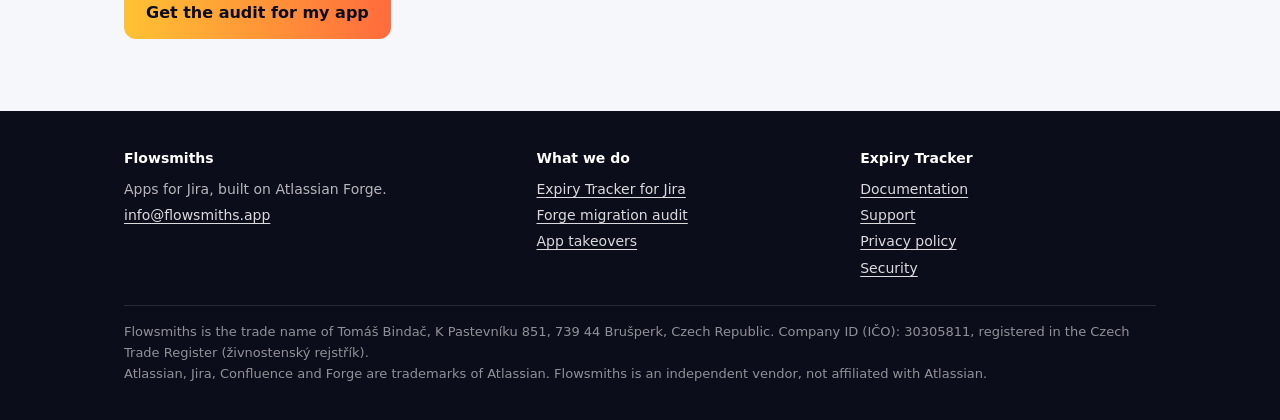
==== commit 624a8285: "Legal footer with trade name, address and IČO; privacy policy provider details Co-Authored-By: Claud" ====
--- a/forge-migration/index.html
+++ b/forge-migration/index.html
@@ -103,7 +103,7 @@
     <div><b>What we do</b><a href="/expiry-tracker.html">Expiry Tracker for Jira</a><a href="/forge-migration/">Forge migration audit</a><a href="/#takeover">App takeovers</a></div>
     <div><b>Expiry Tracker</b><a href="/docs.html">Documentation</a><a href="/support.html">Support</a><a href="/privacy.html">Privacy policy</a><a href="/security.html">Security</a></div>
   </div>
-  <p class="legal"><!-- TODO: legal name, registered address, company ID -->Atlassian, Jira, Confluence and Forge are trademarks of Atlassian. Flowsmiths is an independent vendor, not affiliated with Atlassian.</p>
+  <p class="legal">Flowsmiths is the trade name of Tomáš Bindač, K Pastevníku 851, 739 44 Brušperk, Czech Republic. Company ID (IČO): 30305811, registered in the Czech Trade Register (živnostenský rejstřík).<br>Atlassian, Jira, Confluence and Forge are trademarks of Atlassian. Flowsmiths is an independent vendor, not affiliated with Atlassian.</p>
 </div></footer>
 </body>
 </html>
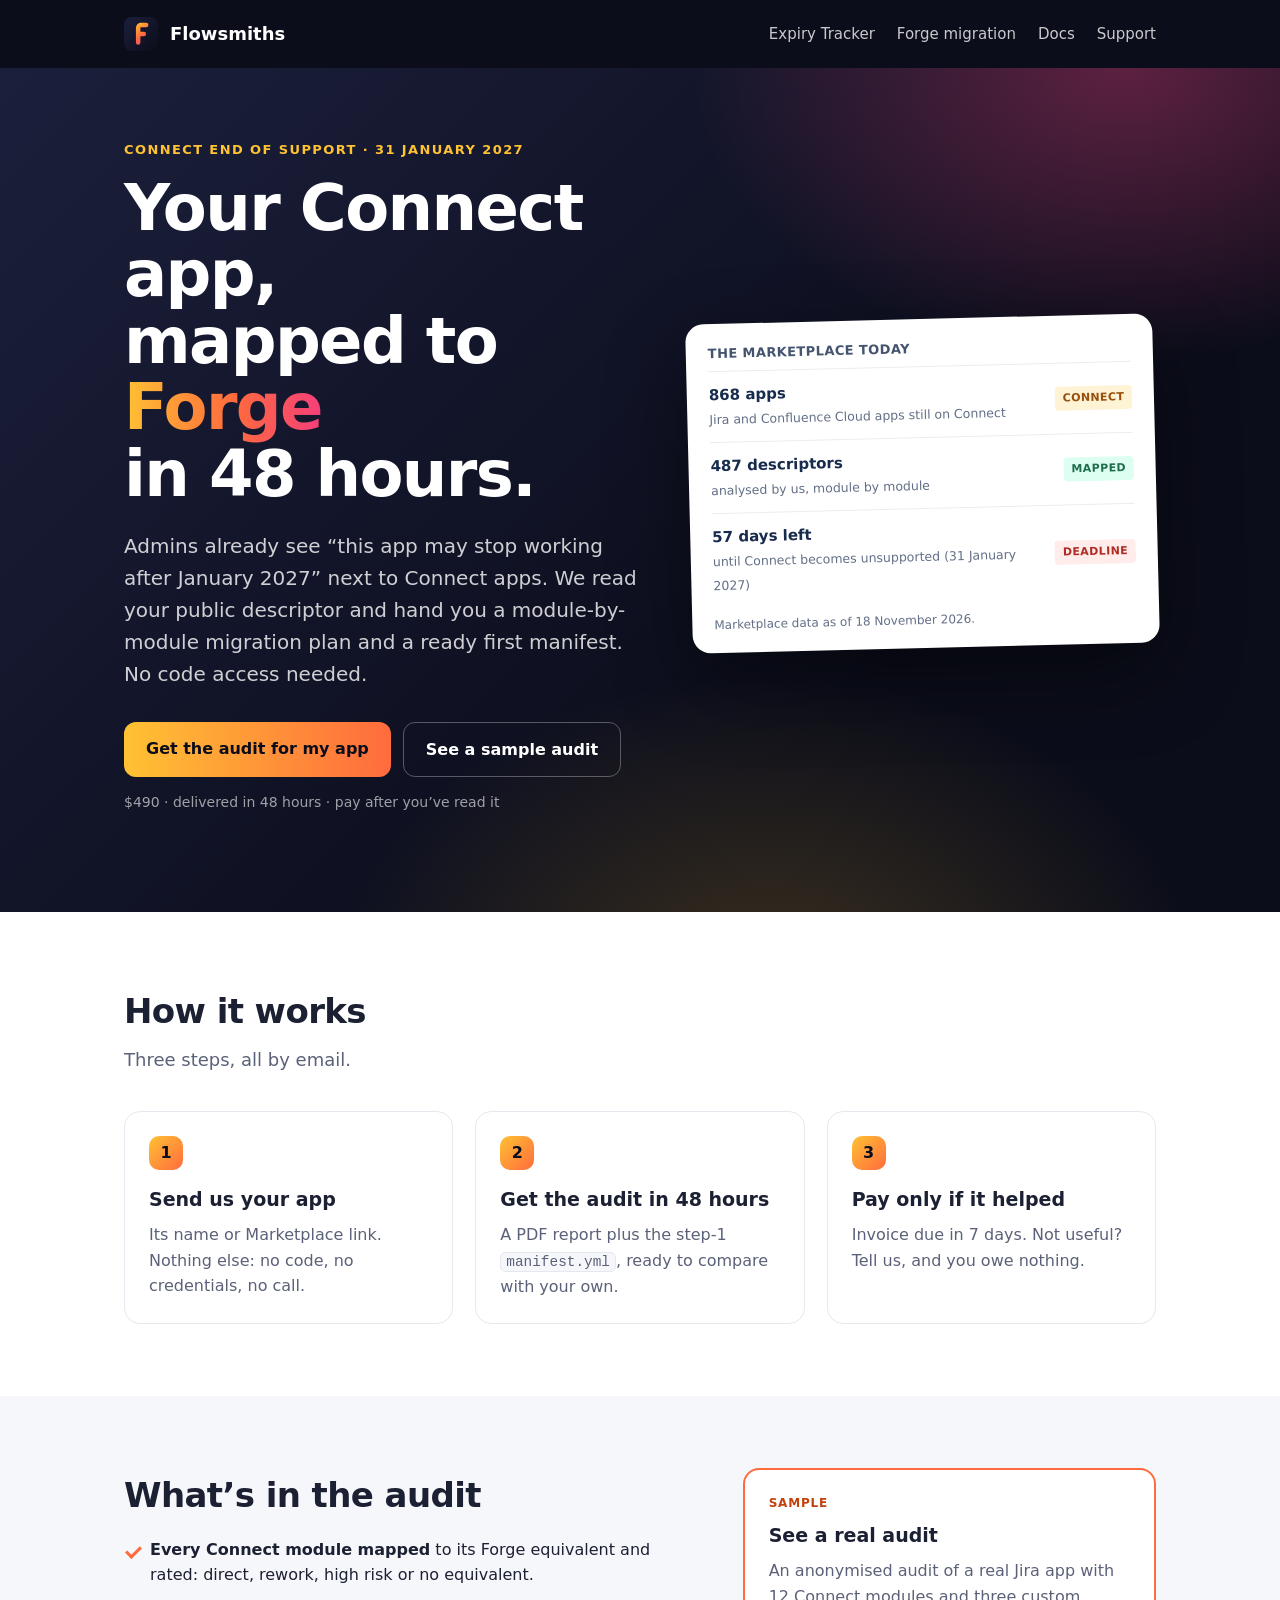
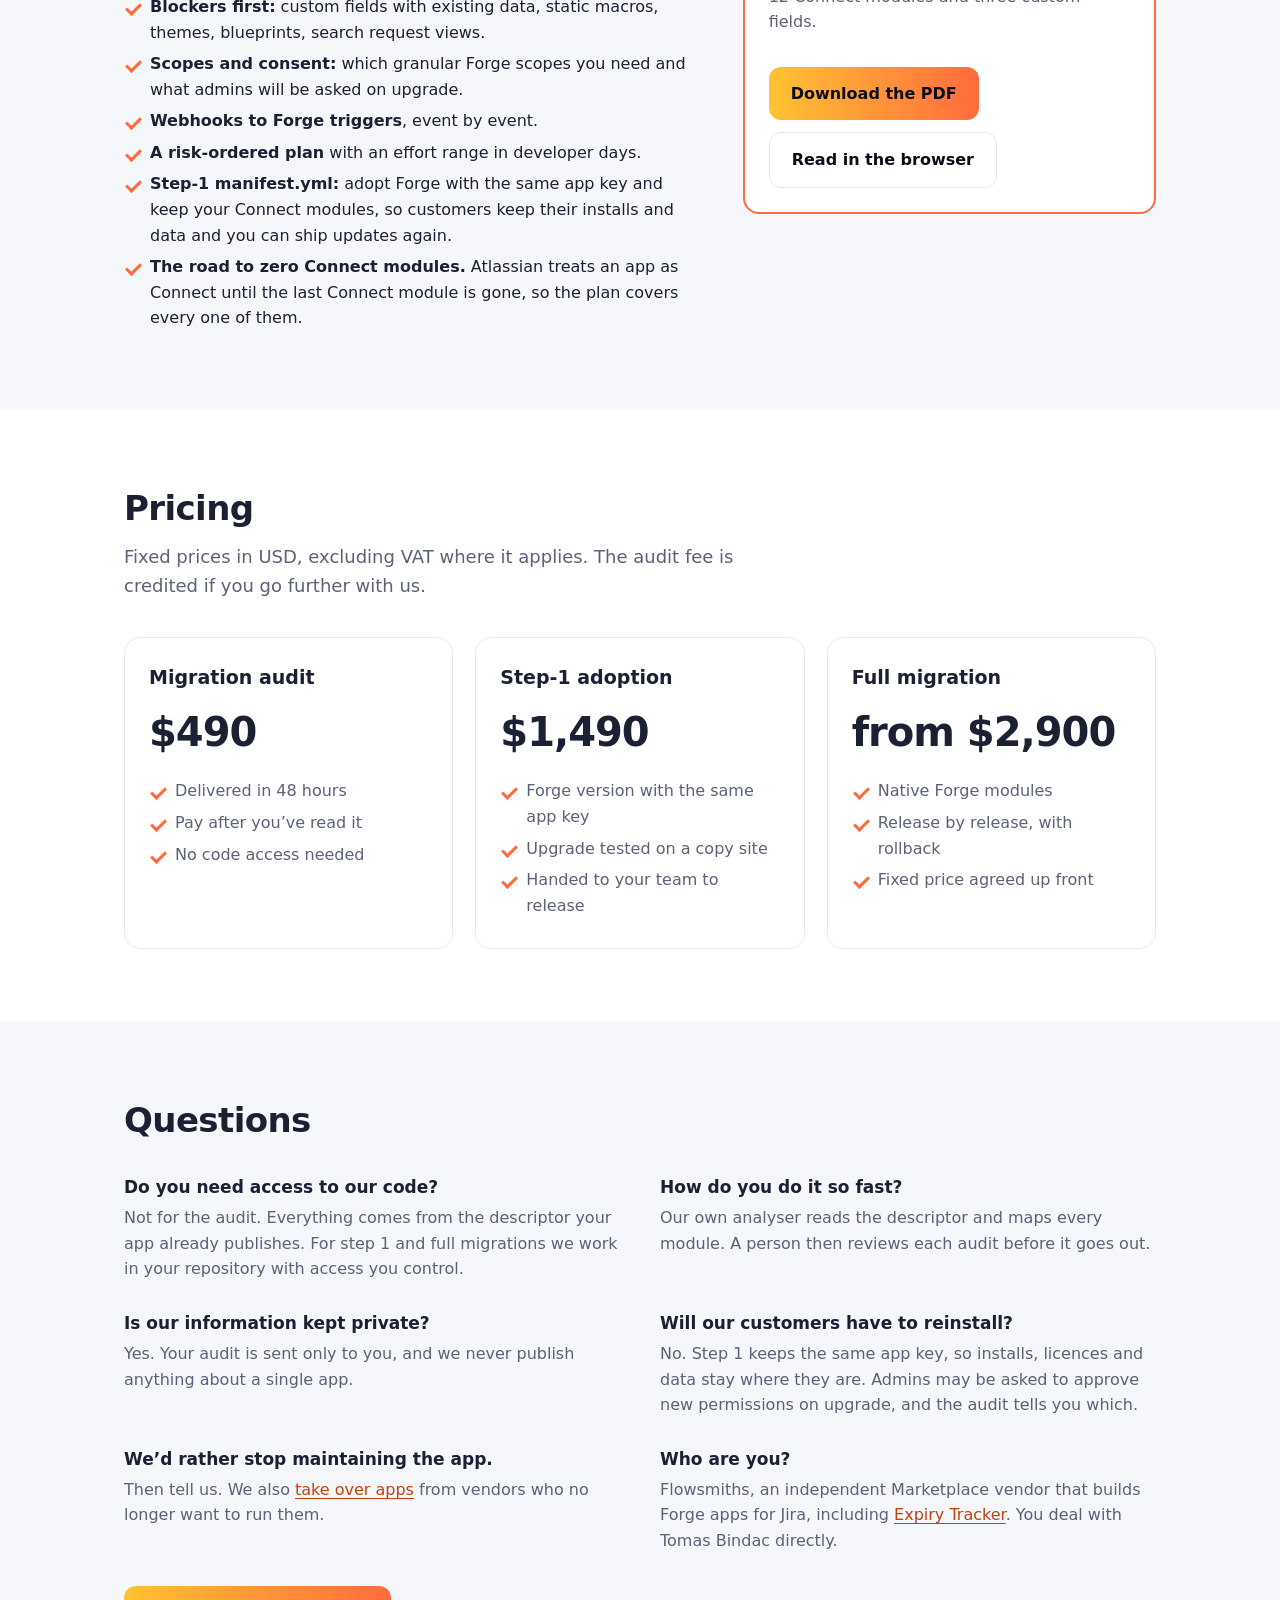
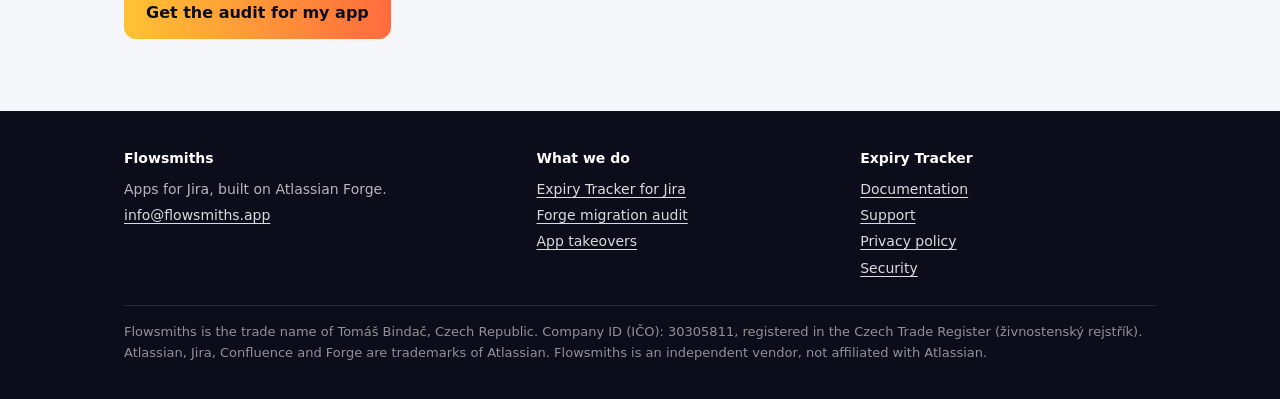
==== commit df9f7bf7: "Remove the address from the legal footer and privacy policy, keep IČO Co-Authored-By: Claude Opus 5." ====
--- a/forge-migration/index.html
+++ b/forge-migration/index.html
@@ -103,7 +103,7 @@
     <div><b>What we do</b><a href="/expiry-tracker.html">Expiry Tracker for Jira</a><a href="/forge-migration/">Forge migration audit</a><a href="/#takeover">App takeovers</a></div>
     <div><b>Expiry Tracker</b><a href="/docs.html">Documentation</a><a href="/support.html">Support</a><a href="/privacy.html">Privacy policy</a><a href="/security.html">Security</a></div>
   </div>
-  <p class="legal">Flowsmiths is the trade name of Tomáš Bindač, K Pastevníku 851, 739 44 Brušperk, Czech Republic. Company ID (IČO): 30305811, registered in the Czech Trade Register (živnostenský rejstřík).<br>Atlassian, Jira, Confluence and Forge are trademarks of Atlassian. Flowsmiths is an independent vendor, not affiliated with Atlassian.</p>
+  <p class="legal">Flowsmiths is the trade name of Tomáš Bindač, Czech Republic. Company ID (IČO): 30305811, registered in the Czech Trade Register (živnostenský rejstřík).<br>Atlassian, Jira, Confluence and Forge are trademarks of Atlassian. Flowsmiths is an independent vendor, not affiliated with Atlassian.</p>
 </div></footer>
 </body>
 </html>
